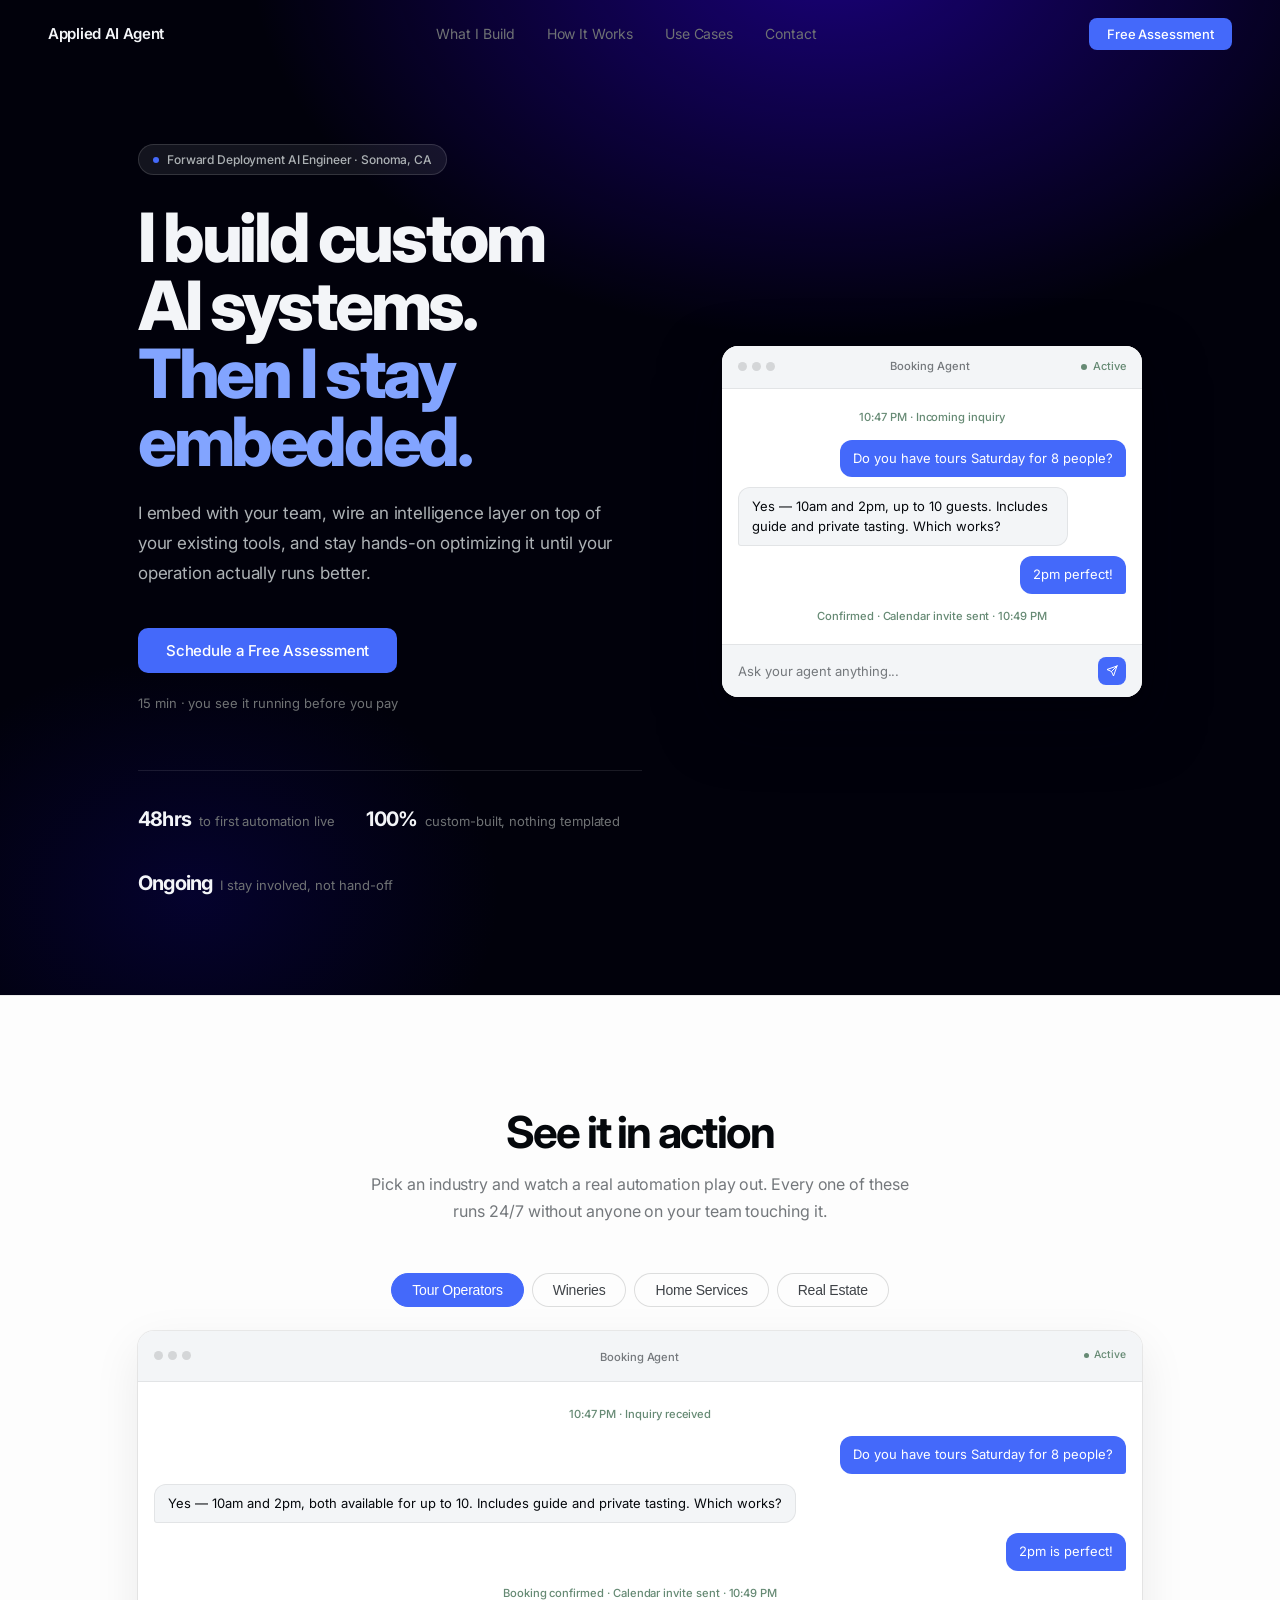
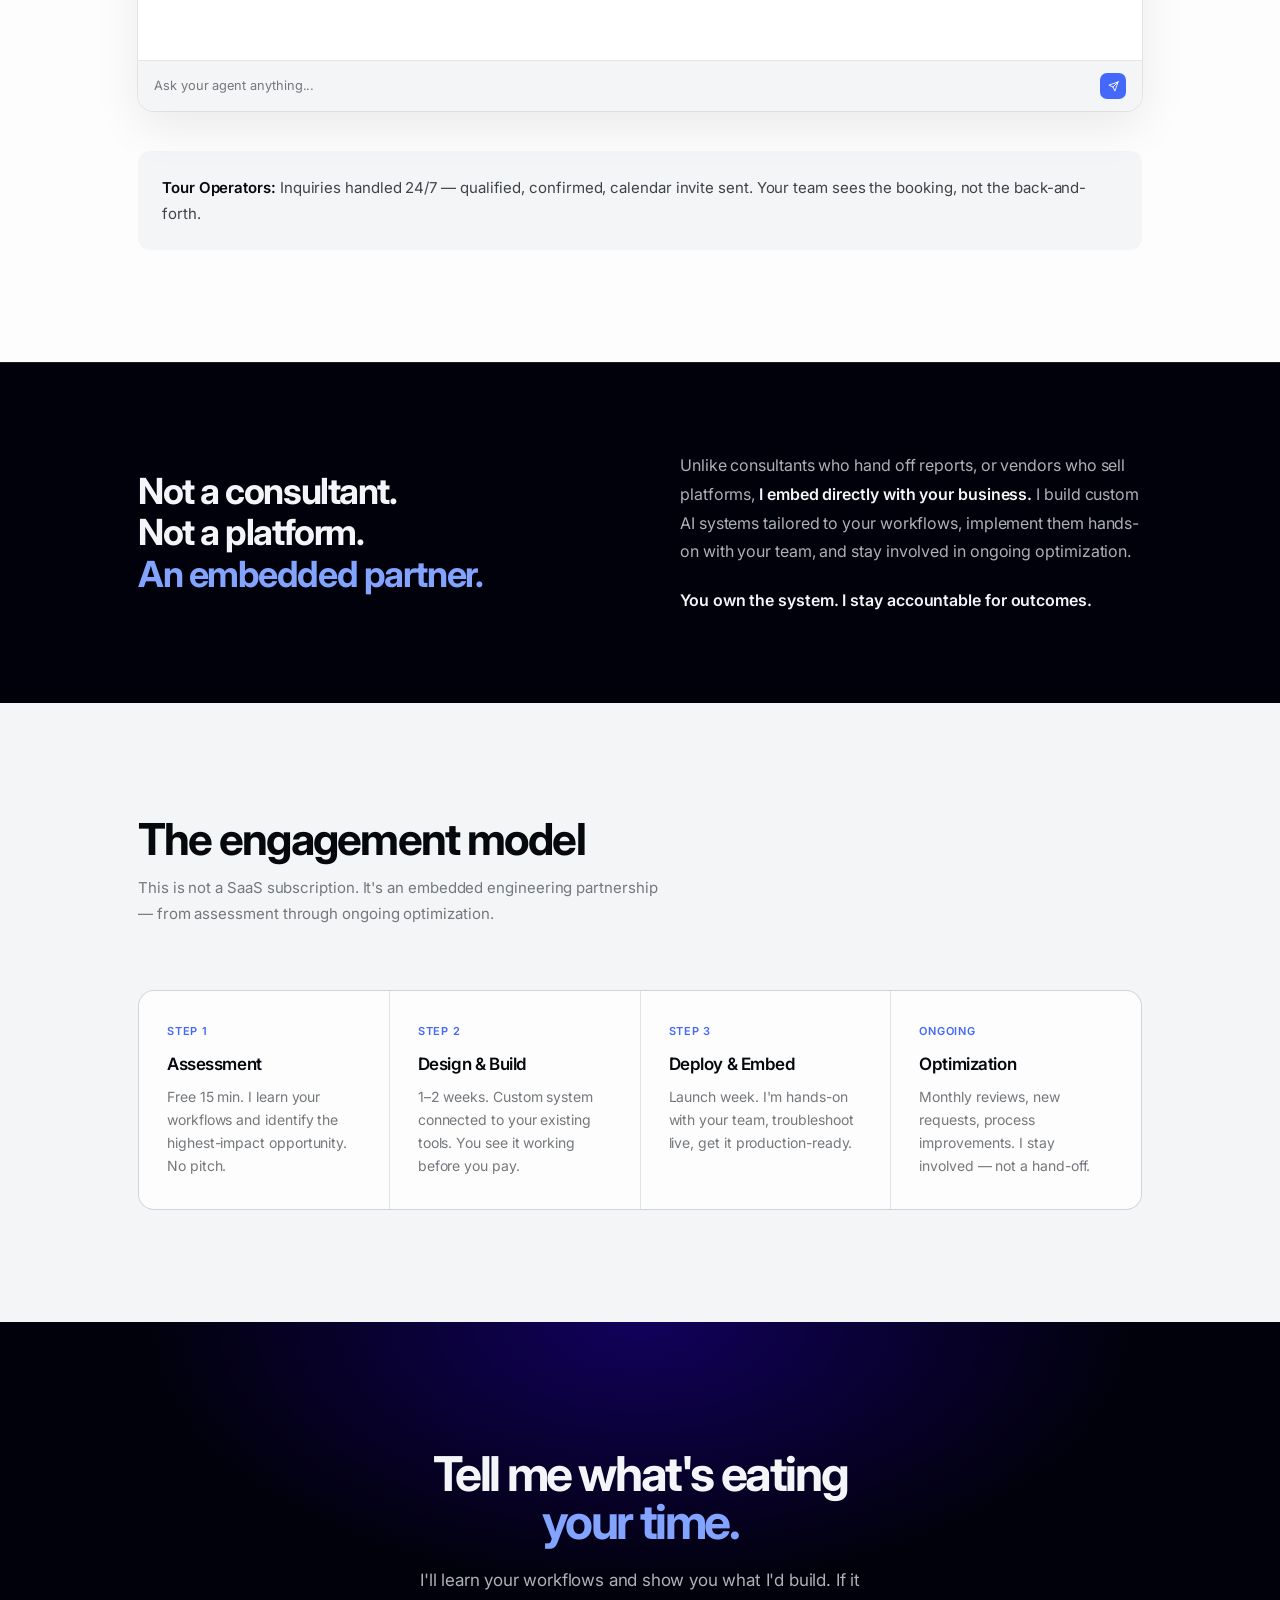
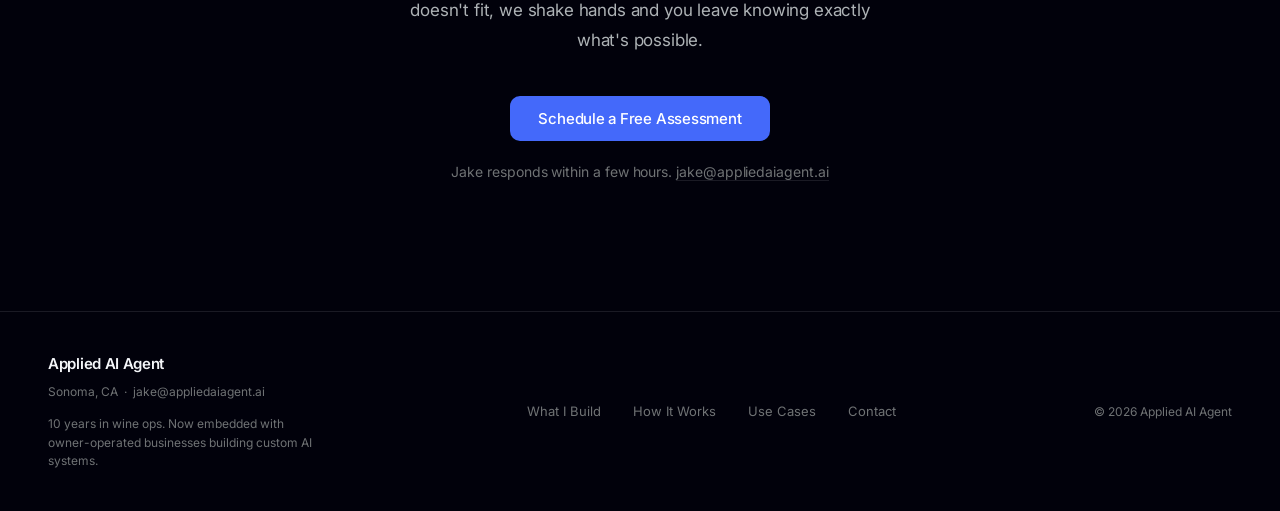
==== 02-marketing/index.html @ ced0f608 "Daily sync from Local clone" ====
<!DOCTYPE html>
<html lang="en">
<head>
    <meta charset="UTF-8">
    <meta name="viewport" content="width=device-width, initial-scale=1.0">
    <title>Applied AI Agent — Forward Deployment AI Engineer, Sonoma CA</title>
    <meta name="description" content="I embed with your business, build a custom AI intelligence layer on top of your existing tools, and stay hands-on optimizing it until your business runs better.">
    <link rel="preconnect" href="https://fonts.googleapis.com">
    <link rel="preconnect" href="https://fonts.gstatic.com" crossorigin>
    <link href="https://fonts.googleapis.com/css2?family=Inter:wght@300;400;500;600;700;800&display=swap" rel="stylesheet">
    <link rel="stylesheet" href="style.css">
    <style>

    /* ─── HERO LOAD ─── */
    @keyframes heroIn {
        from { opacity: 0; transform: translateY(8px); }
        to   { opacity: 1; transform: translateY(0); }
    }
    .hero-badge    { animation: heroIn 0.45s var(--ease-expo) 0.05s both; }
    .hero h1       { animation: heroIn 0.65s var(--ease-expo) 0.15s both; }
    .hero-sub      { animation: heroIn 0.55s var(--ease-expo) 0.28s both; }
    .hero-actions  { animation: heroIn 0.5s  var(--ease-expo) 0.42s both; }
    .hero-card     { animation: heroIn 0.7s  var(--ease-expo) 0.35s both; }

    /* ─── CHAT MSG ─── */
    @keyframes msgIn {
        from { opacity: 0; transform: translateY(6px); }
        to   { opacity: 1; transform: translateY(0); }
    }

    /* ─── HERO ─── */
    .hero {
        position: relative;
        overflow: hidden;
        min-height: 100vh;
        display: flex; align-items: center;
        padding: 9rem 0 6rem;
        background: var(--hero-bg);
    }
    /* Indigo radial glow — the gradient that gives depth */
    .hero::before {
        content: '';
        position: absolute; inset: 0; pointer-events: none;
        background:
            radial-gradient(ellipse 70% 60% at 65% -5%,
                oklch(38% 0.28 272 / 0.55) 0%,
                transparent 65%),
            radial-gradient(ellipse 40% 40% at 15% 90%,
                oklch(28% 0.18 268 / 0.30) 0%,
                transparent 60%);
    }
    .hero-inner {
        position: relative; z-index: 1;
        display: grid;
        grid-template-columns: 1fr 420px;
        gap: 5rem;
        align-items: center;
    }
    .hero-badge {
        display: inline-flex; align-items: center; gap: 0.5rem;
        background: oklch(97% 0.004 240 / 0.08);
        border: 1px solid oklch(97% 0.004 240 / 0.14);
        border-radius: 100px;
        padding: 0.3125rem 0.875rem;
        font-size: 0.75rem; font-weight: 500; letter-spacing: -0.01em;
        color: var(--text-light-mid);
        margin-bottom: 1.75rem;
        width: fit-content;
    }
    .badge-dot {
        width: 6px; height: 6px; border-radius: 50%;
        background: var(--accent); flex-shrink: 0;
    }
    .hero h1 {
        font-family: 'Inter', sans-serif;
        font-size: clamp(2.75rem, 5.5vw, 4.25rem);
        font-weight: 800; letter-spacing: -0.05em; line-height: 1.0;
        color: var(--text-light); text-wrap: balance;
        margin-bottom: 1.5rem;
    }
    .hero h1 span { color: oklch(75% 0.18 270); }
    .hero-sub {
        font-size: 1.0625rem; font-weight: 400; letter-spacing: -0.01em;
        color: var(--text-light-mid); max-width: 480px;
        line-height: 1.75; margin-bottom: 0;
    }
    .hero-actions {
        display: flex; align-items: center; gap: 1.25rem;
        flex-wrap: wrap; margin-top: 2.5rem;
    }
    .hero-note {
        font-size: 0.8125rem; color: var(--text-light-soft);
        letter-spacing: -0.005em;
    }
    .hero-divider {
        margin-top: 3.5rem; padding-top: 2rem;
        border-top: 1px solid var(--rule-dark);
        display: flex; align-items: center; gap: 2rem; flex-wrap: wrap;
    }
    .hero-stat {
        display: flex; align-items: baseline; gap: 0.5rem;
    }
    .hero-stat-num {
        font-size: 1.25rem; font-weight: 700; letter-spacing: -0.04em;
        color: var(--text-light);
    }
    .hero-stat-label {
        font-size: 0.8125rem; color: var(--text-light-soft);
        letter-spacing: -0.005em;
    }

    /* ─── HERO CARD ─── */
    .hero-card {
        background: #fff;
        border-radius: 16px;
        overflow: hidden;
        box-shadow:
            0 0 0 1px oklch(13% 0.012 255 / 0.08),
            0 24px 60px oklch(8% 0.04 275 / 0.5),
            0 8px 20px oklch(8% 0.04 275 / 0.3);
    }
    .hc-bar {
        background: var(--surface-alt);
        border-bottom: 1px solid var(--rule);
        padding: 0.75rem 1rem;
        display: flex; align-items: center; gap: 0.5rem;
    }
    .hc-dots { display: flex; gap: 5px; margin-right: 0.25rem; }
    .hc-dot {
        width: 9px; height: 9px; border-radius: 50%;
        background: var(--rule-md);
    }
    .hc-title { font-size: 0.7rem; font-weight: 500; color: var(--ink-soft); flex: 1; text-align: center; letter-spacing: -0.005em; }
    .hc-status { display: flex; align-items: center; gap: 0.375rem; font-size: 0.6875rem; font-weight: 500; color: var(--sage); }
    .hc-status-dot { width: 6px; height: 6px; border-radius: 50%; background: var(--sage); }
    .hc-messages {
        padding: 1rem; display: flex; flex-direction: column; gap: 0.625rem;
        min-height: 200px;
    }
    .hc-msg { display: flex; flex-direction: column; max-width: 85%; }
    .hc-msg--user { align-self: flex-end; align-items: flex-end; }
    .hc-msg--agent { align-self: flex-start; }
    .hc-msg--status { align-self: center; }
    .hc-bubble {
        padding: 0.5625rem 0.8125rem;
        font-size: 0.8125rem; line-height: 1.5; font-weight: 400;
    }
    .hc-msg--user .hc-bubble {
        background: var(--accent); color: #fff;
        border-radius: 12px 12px 3px 12px;
    }
    .hc-msg--agent .hc-bubble {
        background: var(--surface-alt); color: var(--ink);
        border: 1px solid var(--rule);
        border-radius: 12px 12px 12px 3px;
    }
    .hc-msg--status .hc-bubble {
        background: transparent; border: none; padding: 0.25rem 0;
        font-size: 0.7rem; color: var(--sage); font-weight: 500;
        letter-spacing: -0.005em;
    }
    .hc-ts { font-size: 0.65rem; color: var(--ink-soft); margin-top: 0.2rem; }
    .hc-input {
        border-top: 1px solid var(--rule);
        background: var(--surface-alt);
        padding: 0.75rem 1rem;
        display: flex; align-items: center; gap: 0.5rem;
    }
    .hc-input-field { flex: 1; font-size: 0.8125rem; color: var(--ink-soft); letter-spacing: -0.005em; }
    .hc-send {
        width: 28px; height: 28px; border-radius: 8px;
        background: var(--accent); display: flex; align-items: center; justify-content: center;
        border: none; cursor: pointer; flex-shrink: 0;
        transition: background 0.15s;
    }
    .hc-send:hover { background: var(--accent-hover); }
    .hc-send svg { width: 12px; height: 12px; fill: none; stroke: #fff; stroke-width: 2; stroke-linecap: round; stroke-linejoin: round; }

    /* Staggered message animation for hero card */
    .hero-card .hc-msg:nth-child(1) { animation: msgIn 0.4s var(--ease-expo) 0.8s both; }
    .hero-card .hc-msg:nth-child(2) { animation: msgIn 0.4s var(--ease-expo) 1.4s both; }
    .hero-card .hc-msg:nth-child(3) { animation: msgIn 0.4s var(--ease-expo) 2.0s both; }
    .hero-card .hc-msg:nth-child(4) { animation: msgIn 0.4s var(--ease-expo) 2.6s both; }
    .hero-card .hc-msg:nth-child(5) { animation: msgIn 0.4s var(--ease-expo) 3.1s both; }

    /* ─── FEATURE TOGGLES ─── */
    .features-section {
        background: var(--surface);
        padding: 7rem 0;
        border-top: 1px solid var(--rule);
    }
    .features-head {
        max-width: 560px; margin: 0 auto 3rem;
        text-align: center;
    }
    .features-head h2 { margin-bottom: 0.875rem; }
    .features-head p {
        font-size: 1rem; color: var(--ink-soft); line-height: 1.7;
        letter-spacing: -0.005em;
    }

    /* Horizontal pill tabs */
    .features-layout { display: flex; flex-direction: column; gap: 1.5rem; }
    .features-tabs {
        display: flex; flex-direction: row; gap: 0.5rem;
        flex-wrap: wrap; justify-content: center;
    }
    .feature-tab {
        display: flex; align-items: center;
        padding: 0.5rem 1.25rem;
        border-radius: 100px;
        border: 1px solid var(--rule-md);
        background: var(--surface); cursor: pointer;
        transition: background 0.15s var(--ease-quart),
                    border-color 0.15s, color 0.15s;
    }
    .feature-tab:hover { background: var(--surface-alt); }
    .feature-tab.active { background: var(--accent); border-color: var(--accent); }
    .ft-label { display: none; }
    .ft-name {
        font-size: 0.875rem; font-weight: 500; letter-spacing: -0.015em;
        color: var(--ink-mid);
        transition: color 0.15s;
    }
    .feature-tab.active .ft-name { color: #fff; }

    .features-preview {
        position: relative;
        background: #fff;
        border-radius: 16px;
        overflow: hidden;
        box-shadow:
            0 0 0 1px var(--rule),
            0 16px 48px oklch(13% 0.012 255 / 0.08);
        min-height: 380px;
    }
    .fp-bar {
        background: var(--surface-alt);
        border-bottom: 1px solid var(--rule);
        padding: 0.75rem 1rem;
        display: flex; align-items: center; gap: 0.5rem;
    }
    .fp-dots { display: flex; gap: 5px; margin-right: 0.25rem; }
    .fp-dot { width: 9px; height: 9px; border-radius: 50%; background: var(--rule-md); }
    .fp-title-wrap { flex: 1; text-align: center; }
    .fp-title { font-size: 0.7rem; font-weight: 500; color: var(--ink-soft); letter-spacing: -0.005em; }
    .fp-live { display: flex; align-items: center; gap: 0.3rem; font-size: 0.65rem; font-weight: 500; color: var(--sage); }
    .fp-live-dot { width: 5px; height: 5px; border-radius: 50%; background: var(--sage); }

    .fp-panels { position: relative; }
    .fp-panel {
        opacity: 0; pointer-events: none;
        position: absolute; inset: 0;
        padding: 1.25rem 1rem;
        display: flex; flex-direction: column; gap: 0.625rem;
        transition: opacity 0.25s var(--ease-expo);
    }
    .fp-panel.active {
        opacity: 1; pointer-events: all;
        position: relative;
    }

    /* Messages inside panels */
    .fp-msg { display: flex; flex-direction: column; max-width: 85%; opacity: 0; }
    .fp-msg--user { align-self: flex-end; align-items: flex-end; }
    .fp-msg--agent { align-self: flex-start; }
    .fp-msg--status { align-self: center; max-width: 100%; }

    .fp-bubble {
        padding: 0.5625rem 0.8125rem;
        font-size: 0.8125rem; line-height: 1.5; font-weight: 400;
    }
    .fp-msg--user .fp-bubble {
        background: var(--accent); color: #fff;
        border-radius: 12px 12px 3px 12px;
    }
    .fp-msg--agent .fp-bubble {
        background: var(--surface-alt); color: var(--ink);
        border: 1px solid var(--rule);
        border-radius: 12px 12px 12px 3px;
    }
    .fp-msg--status .fp-bubble {
        background: transparent; border: none;
        padding: 0.25rem 0.5rem;
        font-size: 0.7rem; color: var(--sage); font-weight: 500;
        letter-spacing: -0.005em; text-align: center;
    }
    .fp-ts { font-size: 0.65rem; color: var(--ink-soft); margin-top: 0.2rem; }

    /* Stagger animation when panel becomes active */
    .fp-panel.active .fp-msg:nth-child(1) { animation: msgIn 0.35s var(--ease-expo) 0.05s both; }
    .fp-panel.active .fp-msg:nth-child(2) { animation: msgIn 0.35s var(--ease-expo) 0.45s both; }
    .fp-panel.active .fp-msg:nth-child(3) { animation: msgIn 0.35s var(--ease-expo) 0.85s both; }
    .fp-panel.active .fp-msg:nth-child(4) { animation: msgIn 0.35s var(--ease-expo) 1.25s both; }
    .fp-panel.active .fp-msg:nth-child(5) { animation: msgIn 0.35s var(--ease-expo) 1.65s both; }

    .fp-input {
        border-top: 1px solid var(--rule);
        background: var(--surface-alt);
        padding: 0.75rem 1rem;
        display: flex; align-items: center; gap: 0.5rem;
        position: absolute; bottom: 0; left: 0; right: 0;
    }
    .fp-input-field { flex: 1; font-size: 0.8rem; color: var(--ink-soft); letter-spacing: -0.005em; }
    .fp-send {
        width: 26px; height: 26px; border-radius: 7px;
        background: var(--accent); display: flex; align-items: center; justify-content: center;
        border: none; flex-shrink: 0;
    }
    .fp-send svg { width: 11px; height: 11px; fill: none; stroke: #fff; stroke-width: 2; stroke-linecap: round; stroke-linejoin: round; }

    .features-desc {
        margin-top: 2.5rem;
        padding: 1.5rem;
        background: var(--surface-alt);
        border-radius: 12px;
    }
    .features-desc p {
        font-size: 0.9375rem; color: var(--ink-mid); line-height: 1.7; letter-spacing: -0.005em;
    }
    .features-desc strong { color: var(--ink); font-weight: 600; }

    /* ─── POSITIONING ─── */
    .positioning-section {
        background: var(--dark);
        padding: 5.5rem 0;
        border-top: 1px solid var(--rule-dark);
    }
    .pos-inner {
        display: grid; grid-template-columns: 1fr 1fr;
        gap: 5rem; align-items: center;
    }
    .pos-left h2 {
        font-size: clamp(1.75rem, 3vw, 2.25rem);
        color: var(--text-light); letter-spacing: -0.04em; line-height: 1.15;
    }
    .pos-left h2 span { color: oklch(75% 0.18 270); }
    .pos-right p {
        font-size: 1rem; font-weight: 400; color: var(--text-light-mid);
        line-height: 1.8; letter-spacing: -0.005em; margin-bottom: 1.25rem;
    }
    .pos-right p:last-child { margin-bottom: 0; }
    .pos-right strong { color: var(--text-light); font-weight: 600; }

    /* ─── PROCESS ─── */
    .process-section {
        background: var(--surface-alt);
        padding: 7rem 0;
    }
    .process-head { max-width: 520px; margin-bottom: 4rem; }
    .process-head h2 { margin-bottom: 0.75rem; }
    .process-head p {
        font-size: 0.9375rem; color: var(--ink-soft); line-height: 1.7; letter-spacing: -0.005em;
    }
    .process-steps {
        display: grid; grid-template-columns: repeat(4, 1fr); gap: 1px;
        background: var(--rule);
        border: 1px solid var(--rule);
        border-radius: 16px; overflow: hidden;
    }
    .process-step {
        background: var(--surface);
        padding: 2rem 1.75rem;
        transition: background 0.2s;
    }
    .process-step:hover { background: var(--surface-warm); }
    .ps-phase {
        font-size: 0.6875rem; font-weight: 600; letter-spacing: 0.07em;
        text-transform: uppercase; color: var(--accent);
        margin-bottom: 0.75rem; display: block;
    }
    .ps-title {
        font-size: 1.0625rem; font-weight: 600; letter-spacing: -0.025em;
        color: var(--ink); line-height: 1.3; margin-bottom: 0.625rem;
    }
    .ps-desc {
        font-size: 0.875rem; color: var(--ink-soft); line-height: 1.65; letter-spacing: -0.005em;
    }

    /* ─── FINAL CTA ─── */
    .final-cta {
        position: relative; overflow: hidden;
        background: var(--hero-bg);
        padding: 8rem 0; text-align: center;
    }
    .final-cta::before {
        content: '';
        position: absolute; inset: 0; pointer-events: none;
        background: radial-gradient(ellipse 60% 70% at 50% 0%,
            oklch(35% 0.26 272 / 0.45) 0%, transparent 65%);
    }
    .final-cta-inner { position: relative; z-index: 1; }
    .final-cta h2 {
        color: var(--text-light);
        font-size: clamp(2rem, 4vw, 3rem);
        letter-spacing: -0.05em; line-height: 1.0;
        margin-bottom: 1.25rem;
    }
    .final-cta h2 span { color: oklch(75% 0.18 270); }
    .final-cta-sub {
        font-size: 1.0625rem; font-weight: 400; letter-spacing: -0.01em;
        color: var(--text-light-mid); max-width: 500px;
        margin: 0 auto 2.5rem; line-height: 1.75;
    }
    .final-cta-note {
        margin-top: 1.25rem; font-size: 0.875rem;
        color: var(--text-light-soft); letter-spacing: -0.005em;
    }
    .final-cta-note a {
        color: var(--text-light-soft); text-decoration: none;
        border-bottom: 1px solid var(--rule-dark);
        transition: color 0.15s, border-color 0.15s;
    }
    .final-cta-note a:hover { color: var(--text-light-mid); border-color: var(--text-light-mid); }

    /* ─── RESPONSIVE ─── */
    @media (max-width: 1024px) {
        .hero-inner { grid-template-columns: 1fr; gap: 3rem; }
        .hero-card { max-width: 480px; }
        .pos-inner { grid-template-columns: 1fr; gap: 2.5rem; }
        .process-steps { grid-template-columns: 1fr 1fr; }
        .features-tabs { justify-content: flex-start; }
    }
    @media (max-width: 768px) {
        .hero { padding: 7rem 0 4rem; min-height: auto; }
        .hero h1 { font-size: clamp(2.25rem, 9vw, 3rem); }
        .hero-actions { flex-direction: column; align-items: flex-start; gap: 1rem; }
        .hero-actions .btn-primary { width: 100%; justify-content: center; }
        .hero-divider { flex-direction: column; gap: 1rem; }
        .process-steps { grid-template-columns: 1fr; }
        .features-section, .process-section, .positioning-section, .final-cta { padding: 5rem 0; }
        .final-cta { padding: 5rem 0; }
        .pos-inner { gap: 2rem; }
    }
    @media (max-width: 480px) {
        .hero h1 { font-size: clamp(2rem, 8vw, 2.5rem); letter-spacing: -0.04em; }
        .features-preview { min-height: 320px; }
    }

    @media (prefers-reduced-motion: reduce) {
        .hc-msg, .fp-msg { opacity: 1 !important; animation: none !important; }
    }
    </style>
</head>
<body>

<!-- NAV -->
<nav id="nav" class="over-dark">
    <a href="index.html" class="logo">Applied AI Agent</a>
    <ul class="nav-links">
        <li><a href="#features">What I Build</a></li>
        <li><a href="#process">How It Works</a></li>
        <li><a href="work.html">Use Cases</a></li>
        <li><a href="contact.html">Contact</a></li>
    </ul>
    <button onclick="openModal()" class="btn-nav">Free Assessment</button>
    <button class="hamburger" id="hamburger" aria-label="Menu">
        <span></span><span></span><span></span>
    </button>
</nav>

<div class="mobile-menu" id="mobileMenu">
    <ul>
        <li><a href="#features">What I Build</a></li>
        <li><a href="#process">How It Works</a></li>
        <li><a href="work.html">Use Cases</a></li>
        <li><a href="contact.html">Contact</a></li>
    </ul>
    <button onclick="closeMobileMenu(); setTimeout(openModal, 350);" class="mobile-menu-cta">Schedule a Free Assessment</button>
</div>

<!-- DEMO MODAL -->
<div id="demoModal" class="modal-overlay">
    <div class="modal-backdrop" onclick="closeModal()"></div>
    <div class="modal-card">
        <button class="modal-close" onclick="closeModal()">×</button>
        <p class="modal-header-label">Free 15-Minute Assessment</p>
        <h3 class="modal-title">Tell me about your <em>operation.</em></h3>
        <p class="modal-sub">I'll learn your workflows, identify the highest-impact opportunity, and tell you exactly what I'd build. No pitch. No pressure.</p>
        <form id="modalForm">
            <input type="hidden" name="_replyto" value="jake@appliedaiagent.ai">
            <input type="hidden" name="_subject" value="New assessment request — Applied AI Agent">
            <div class="form-row">
                <div class="form-group">
                    <label>First Name</label>
                    <input type="text" name="first_name" placeholder="First name" autocomplete="given-name">
                </div>
                <div class="form-group">
                    <label>Last Name</label>
                    <input type="text" name="last_name" placeholder="Last name" autocomplete="family-name">
                </div>
            </div>
            <div class="form-group">
                <label>Business Email</label>
                <input type="email" name="email" placeholder="you@yourbusiness.com" autocomplete="email" required>
            </div>
            <div class="form-group">
                <label>Business Name</label>
                <input type="text" name="business" placeholder="Your Business" autocomplete="organization">
            </div>
            <div class="form-group">
                <label>Industry</label>
                <select name="industry">
                    <option value="" disabled selected>Select your industry</option>
                    <option>Winery / Tasting Room</option>
                    <option>Wine Tour Operator</option>
                    <option>Vineyard / Estate</option>
                    <option>Hospitality / Hotel</option>
                    <option>Restaurant / Bar</option>
                    <option>Home Services</option>
                    <option>Real Estate</option>
                    <option>Legal / Professional Services</option>
                    <option>Other</option>
                </select>
            </div>
            <div class="form-group" style="margin-bottom:1.25rem;">
                <label>What's eating your time right now?</label>
                <textarea name="message" placeholder="Follow-ups, bookings, scheduling — tell me what you wish you didn't have to deal with..." rows="3"></textarea>
            </div>
            <button type="button" class="btn-submit" onclick="submitModal()">Schedule My Free Assessment</button>
        </form>
        <div class="modal-success" id="modalSuccess">
            <p class="modal-title" style="text-align:center;">Message received.</p>
            <p class="modal-sub" style="text-align:center;margin-bottom:0;">Jake will be in touch within a few hours.</p>
        </div>
    </div>
</div>

<button class="float-btn" id="floatBtn" onclick="openModal()">Free Assessment</button>

<!-- ══════════════════════════════ HERO ══════════════════════════════ -->
<section class="hero" id="home">
    <div class="container">
        <div class="hero-inner">

            <!-- Left: Copy -->
            <div>
                <div class="hero-badge">
                    <span class="badge-dot"></span>
                    Forward Deployment AI Engineer · Sonoma, CA
                </div>
                <h1>I build custom AI systems.<br><span>Then I stay embedded.</span></h1>
                <p class="hero-sub">I embed with your team, wire an intelligence layer on top of your existing tools, and stay hands-on optimizing it until your operation actually runs better.</p>
                <div class="hero-actions">
                    <button onclick="openModal()" class="btn-primary">Schedule a Free Assessment</button>
                    <span class="hero-note">15 min · you see it running before you pay</span>
                </div>
                <div class="hero-divider">
                    <div class="hero-stat">
                        <span class="hero-stat-num">48hrs</span>
                        <span class="hero-stat-label">to first automation live</span>
                    </div>
                    <div class="hero-stat">
                        <span class="hero-stat-num">100%</span>
                        <span class="hero-stat-label">custom-built, nothing templated</span>
                    </div>
                    <div class="hero-stat">
                        <span class="hero-stat-num">Ongoing</span>
                        <span class="hero-stat-label">I stay involved, not hand-off</span>
                    </div>
                </div>
            </div>

            <!-- Right: Live agent card -->
            <div class="hero-card">
                <div class="hc-bar">
                    <div class="hc-dots">
                        <div class="hc-dot"></div>
                        <div class="hc-dot"></div>
                        <div class="hc-dot"></div>
                    </div>
                    <span class="hc-title">Booking Agent</span>
                    <div class="hc-status">
                        <span class="hc-status-dot"></span>
                        Active
                    </div>
                </div>
                <div class="hc-messages">
                    <div class="hc-msg hc-msg--status">
                        <div class="hc-bubble">10:47 PM · Incoming inquiry</div>
                    </div>
                    <div class="hc-msg hc-msg--user">
                        <div class="hc-bubble">Do you have tours Saturday for 8 people?</div>
                    </div>
                    <div class="hc-msg hc-msg--agent">
                        <div class="hc-bubble">Yes — 10am and 2pm, up to 10 guests. Includes guide and private tasting. Which works?</div>
                    </div>
                    <div class="hc-msg hc-msg--user">
                        <div class="hc-bubble">2pm perfect!</div>
                    </div>
                    <div class="hc-msg hc-msg--status">
                        <div class="hc-bubble">Confirmed · Calendar invite sent · 10:49 PM</div>
                    </div>
                </div>
                <div class="hc-input">
                    <span class="hc-input-field">Ask your agent anything...</span>
                    <button class="hc-send" aria-label="Send">
                        <svg viewBox="0 0 24 24"><line x1="22" y1="2" x2="11" y2="13"/><polygon points="22 2 15 22 11 13 2 9 22 2"/></svg>
                    </button>
                </div>
            </div>

        </div>
    </div>
</section>

<!-- ══════════════════════════════ FEATURE TOGGLES ══════════════════════════════ -->
<section class="features-section" id="features">
    <div class="container">
        <div class="features-head fade">
            <h2>See it in action</h2>
            <p>Pick an industry and watch a real automation play out. Every one of these runs 24/7 without anyone on your team touching it.</p>
        </div>

        <div class="features-layout">
            <!-- Tabs -->
            <div class="features-tabs">
                <button class="feature-tab active" data-panel="tour" onclick="switchPanel('tour', this)">
                    <span class="ft-label">Hospitality</span>
                    <span class="ft-name">Tour Operators</span>
                </button>
                <button class="feature-tab" data-panel="winery" onclick="switchPanel('winery', this)">
                    <span class="ft-label">Wine Country</span>
                    <span class="ft-name">Wineries</span>
                </button>
                <button class="feature-tab" data-panel="hvac" onclick="switchPanel('hvac', this)">
                    <span class="ft-label">Trades</span>
                    <span class="ft-name">Home Services</span>
                </button>
                <button class="feature-tab" data-panel="realestate" onclick="switchPanel('realestate', this)">
                    <span class="ft-label">Property</span>
                    <span class="ft-name">Real Estate</span>
                </button>
            </div>

            <!-- Preview window -->
            <div>
                <div class="features-preview">
                    <div class="fp-bar">
                        <div class="fp-dots">
                            <div class="fp-dot"></div>
                            <div class="fp-dot"></div>
                            <div class="fp-dot"></div>
                        </div>
                        <div class="fp-title-wrap">
                            <span class="fp-title" id="fp-title">Booking Agent</span>
                        </div>
                        <div class="fp-live">
                            <span class="fp-live-dot"></span>
                            Active
                        </div>
                    </div>

                    <div class="fp-panels" style="min-height:300px; padding-bottom:3.5rem;">

                        <!-- Tour panel -->
                        <div class="fp-panel active" id="panel-tour">
                            <div class="fp-msg fp-msg--status">
                                <div class="fp-bubble">10:47 PM · Inquiry received</div>
                            </div>
                            <div class="fp-msg fp-msg--user">
                                <div class="fp-bubble">Do you have tours Saturday for 8 people?</div>
                            </div>
                            <div class="fp-msg fp-msg--agent">
                                <div class="fp-bubble">Yes — 10am and 2pm, both available for up to 10. Includes guide and private tasting. Which works?</div>
                            </div>
                            <div class="fp-msg fp-msg--user">
                                <div class="fp-bubble">2pm is perfect!</div>
                            </div>
                            <div class="fp-msg fp-msg--status">
                                <div class="fp-bubble">Booking confirmed · Calendar invite sent · 10:49 PM</div>
                            </div>
                        </div>

                        <!-- Winery panel -->
                        <div class="fp-panel" id="panel-winery">
                            <div class="fp-msg fp-msg--status">
                                <div class="fp-bubble">Saturday 5:00 PM · 47 visitors · Tasting room closes</div>
                            </div>
                            <div class="fp-msg fp-msg--agent">
                                <div class="fp-bubble">Hi Sarah — thanks for visiting us yesterday. The Pinot you loved is available to ship, and if you join the club this week your first shipment is on us.</div>
                            </div>
                            <div class="fp-msg fp-msg--status">
                                <div class="fp-bubble">Sunday 8:12 PM · Opened · Wine club link clicked</div>
                            </div>
                            <div class="fp-msg fp-msg--status">
                                <div class="fp-bubble">47 sent · 31 opened · 9 club signups · 0 sent by you</div>
                            </div>
                        </div>

                        <!-- HVAC panel -->
                        <div class="fp-panel" id="panel-hvac">
                            <div class="fp-msg fp-msg--status">
                                <div class="fp-bubble">11:04 PM · Incoming call · 742 Oak Lane</div>
                            </div>
                            <div class="fp-msg fp-msg--agent">
                                <div class="fp-bubble">Hi, I'm with the service team. Can you describe what's happening?</div>
                            </div>
                            <div class="fp-msg fp-msg--user">
                                <div class="fp-bubble">AC is totally out upstairs. It's 88 degrees in here.</div>
                            </div>
                            <div class="fp-msg fp-msg--status">
                                <div class="fp-bubble">Dispatcher notified · Full context attached · 4 min response</div>
                            </div>
                        </div>

                        <!-- Real estate panel -->
                        <div class="fp-panel" id="panel-realestate">
                            <div class="fp-msg fp-msg--status">
                                <div class="fp-bubble">Sunday 9:47 PM · New form: "3BR under $800k, Sonoma"</div>
                            </div>
                            <div class="fp-msg fp-msg--agent">
                                <div class="fp-bubble">Hi! Quick question — are you looking to buy in the next 30 days or still exploring?</div>
                            </div>
                            <div class="fp-msg fp-msg--user">
                                <div class="fp-bubble">Actively looking. Pre-approved at $750k.</div>
                            </div>
                            <div class="fp-msg fp-msg--status">
                                <div class="fp-bubble">Qualified · Agent briefed · Monday 8:00 AM meeting booked</div>
                            </div>
                        </div>

                    </div>

                    <div class="fp-input">
                        <span class="fp-input-field">Ask your agent anything...</span>
                        <div class="fp-send">
                            <svg viewBox="0 0 24 24"><line x1="22" y1="2" x2="11" y2="13"/><polygon points="22 2 15 22 11 13 2 9 22 2"/></svg>
                        </div>
                    </div>
                </div>

                <div class="features-desc fade">
                    <p id="features-desc-text"><strong>Tour Operators:</strong> Inquiries handled 24/7 — qualified, confirmed, calendar invite sent. Your team sees the booking, not the back-and-forth.</p>
                </div>
            </div>
        </div>
    </div>
</section>

<!-- ══════════════════════════════ POSITIONING ══════════════════════════════ -->
<section class="positioning-section">
    <div class="container">
        <div class="pos-inner">
            <div class="pos-left fade">
                <h2>Not a consultant.<br>Not a platform.<br><span>An embedded partner.</span></h2>
            </div>
            <div class="pos-right fade">
                <p>Unlike consultants who hand off reports, or vendors who sell platforms, <strong>I embed directly with your business.</strong> I build custom AI systems tailored to your workflows, implement them hands-on with your team, and stay involved in ongoing optimization.</p>
                <p><strong>You own the system. I stay accountable for outcomes.</strong></p>
            </div>
        </div>
    </div>
</section>

<!-- ══════════════════════════════ PROCESS ══════════════════════════════ -->
<section class="process-section" id="process">
    <div class="container">
        <div class="process-head fade">
            <h2>The engagement model</h2>
            <p>This is not a SaaS subscription. It's an embedded engineering partnership — from assessment through ongoing optimization.</p>
        </div>
        <div class="process-steps fade">
            <div class="process-step">
                <span class="ps-phase">Step 1</span>
                <p class="ps-title">Assessment</p>
                <p class="ps-desc">Free 15 min. I learn your workflows and identify the highest-impact opportunity. No pitch.</p>
            </div>
            <div class="process-step">
                <span class="ps-phase">Step 2</span>
                <p class="ps-title">Design &amp; Build</p>
                <p class="ps-desc">1–2 weeks. Custom system connected to your existing tools. You see it working before you pay.</p>
            </div>
            <div class="process-step">
                <span class="ps-phase">Step 3</span>
                <p class="ps-title">Deploy &amp; Embed</p>
                <p class="ps-desc">Launch week. I'm hands-on with your team, troubleshoot live, get it production-ready.</p>
            </div>
            <div class="process-step">
                <span class="ps-phase">Ongoing</span>
                <p class="ps-title">Optimization</p>
                <p class="ps-desc">Monthly reviews, new requests, process improvements. I stay involved — not a hand-off.</p>
            </div>
        </div>
    </div>
</section>

<!-- ══════════════════════════════ FINAL CTA ══════════════════════════════ -->
<section class="final-cta">
    <div class="container">
        <div class="final-cta-inner">
            <h2 class="fade">Tell me what's eating<br><span>your time.</span></h2>
            <p class="final-cta-sub fade">I'll learn your workflows and show you what I'd build. If it doesn't fit, we shake hands and you leave knowing exactly what's possible.</p>
            <button onclick="openModal()" class="btn-primary fade">Schedule a Free Assessment</button>
            <p class="final-cta-note fade">Jake responds within a few hours. <a href="mailto:jake@appliedaiagent.ai">jake@appliedaiagent.ai</a></p>
        </div>
    </div>
</section>

<!-- FOOTER -->
<footer>
    <div class="footer-brand">
        <a href="index.html" class="footer-logo">Applied AI Agent</a>
        <span class="footer-location">Sonoma, CA &nbsp;·&nbsp; <a href="mailto:jake@appliedaiagent.ai" style="color:inherit;text-decoration:none;">jake@appliedaiagent.ai</a></span>
        <p style="font-size:0.75rem;color:var(--text-light-soft);margin-top:0.625rem;max-width:280px;line-height:1.55;">10 years in wine ops. Now embedded with owner-operated businesses building custom AI systems.</p>
    </div>
    <nav class="footer-links">
        <a href="#features">What I Build</a>
        <a href="#process">How It Works</a>
        <a href="work.html">Use Cases</a>
        <a href="contact.html">Contact</a>
    </nav>
    <p class="footer-copy">© 2026 Applied AI Agent</p>
</footer>

<script src="main.js"></script>
<script>
// ── FEATURE PANEL SWITCHER ──
const panelDescriptions = {
    tour: '<strong>Tour Operators:</strong> Inquiries handled 24/7 — qualified, confirmed, calendar invite sent. Your team sees the booking, not the back-and-forth.',
    winery: '<strong>Wineries:</strong> 47 visitors Saturday. Personalized follow-ups sent Sunday evening. Wine club pitches in your voice, for every single visitor. You were home by 6.',
    hvac: '<strong>Home Services:</strong> 11pm call, no AC. Agent answers, collects details, routes dispatcher with full context. Zero missed calls. Response time: 4 minutes.',
    realestate: '<strong>Real Estate:</strong> Form submitted Sunday 9pm. Agent responds in 2 minutes, qualifies the lead, briefs your agent by Monday 8am. They don\'t go elsewhere.'
};

const panelTitles = {
    tour: 'Booking Agent',
    winery: 'Follow-Up Agent',
    hvac: 'Call Routing Agent',
    realestate: 'Lead Nurture Agent'
};

function switchPanel(id, tabEl) {
    // Update tabs
    document.querySelectorAll('.feature-tab').forEach(t => t.classList.remove('active'));
    tabEl.classList.add('active');

    // Update panels — remove active, then set new active (triggers CSS animation)
    document.querySelectorAll('.fp-panel').forEach(p => {
        p.classList.remove('active');
        // Reset msg opacity so animation replays
        p.querySelectorAll('.fp-msg').forEach(m => {
            m.style.animation = 'none';
            m.style.opacity = '0';
        });
    });

    const panel = document.getElementById('panel-' + id);
    if (panel) {
        // Brief delay so removing 'active' is processed before re-adding
        requestAnimationFrame(() => {
            requestAnimationFrame(() => {
                // Re-enable animation
                panel.querySelectorAll('.fp-msg').forEach(m => {
                    m.style.animation = '';
                    m.style.opacity = '';
                });
                panel.classList.add('active');
            });
        });
    }

    // Update title and description
    document.getElementById('fp-title').textContent = panelTitles[id] || 'Agent';
    document.getElementById('features-desc-text').innerHTML = panelDescriptions[id] || '';
}
</script>
</body>
</html>
---- 02-marketing/style.css ----
/* Applied AI Agent — Design System v3 */

*, *::before, *::after { box-sizing: border-box; margin: 0; padding: 0; }

/* ─────────────────────────────────────────
   TOKENS
───────────────────────────────────────── */
:root {
  /* Hero / dark surfaces */
  --hero-bg:          oklch(8% 0.04 275);
  --hero-mid:         oklch(14% 0.10 272);
  --dark:             oklch(8% 0.04 275);
  --dark-mid:         oklch(13% 0.07 272);

  /* Surfaces */
  --surface:          oklch(99.5% 0 0);
  --surface-alt:      oklch(97% 0.003 240);
  --surface-warm:     oklch(96% 0.005 240);

  /* Text on light */
  --ink:              oklch(13% 0.012 255);
  --ink-mid:          oklch(38% 0.010 255);
  --ink-soft:         oklch(57% 0.008 255);

  /* Text on dark */
  --text-light:       oklch(97% 0.004 240);
  --text-light-mid:   oklch(76% 0.007 240);
  --text-light-soft:  oklch(55% 0.005 240);

  /* Accent — indigo */
  --accent:           oklch(58% 0.22 268);
  --accent-hover:     oklch(52% 0.22 268);
  --accent-muted:     oklch(58% 0.22 268 / 0.12);
  --accent-light:     oklch(93% 0.06 268);

  /* Sage (kept for subtle status indicators) */
  --sage:             oklch(60% 0.052 158);
  --sage-light:       oklch(88% 0.028 158);

  /* Rules */
  --rule:             oklch(13% 0.012 255 / 0.07);
  --rule-md:          oklch(13% 0.012 255 / 0.13);
  --rule-dark:        oklch(97% 0.004 240 / 0.10);

  /* Easing */
  --ease-expo:        cubic-bezier(0.16, 1, 0.3, 1);
  --ease-quart:       cubic-bezier(0.25, 1, 0.5, 1);
}

/* ─────────────────────────────────────────
   BASE
───────────────────────────────────────── */
html { scroll-behavior: smooth; }

body {
  background: var(--surface);
  color: var(--ink);
  font-family: 'Inter', system-ui, -apple-system, sans-serif;
  font-size: 16px;
  font-weight: 400;
  line-height: 1.6;
  -webkit-font-smoothing: antialiased;
  overflow-x: hidden;
}

/* ─────────────────────────────────────────
   CONTAINER
───────────────────────────────────────── */
.container {
  width: 100%;
  max-width: 1100px;
  margin: 0 auto;
  padding: 0 3rem;
}
@media (max-width: 1024px) { .container { padding: 0 2.5rem; } }
@media (max-width: 768px)  { .container { padding: 0 1.5rem; } }

/* ─────────────────────────────────────────
   NAV
───────────────────────────────────────── */
nav#nav {
  position: fixed; top: 0; left: 0; right: 0; z-index: 200;
  display: flex; align-items: center; justify-content: space-between;
  padding: 1.125rem 3rem;
  transition: background 0.3s var(--ease-expo),
              border-color 0.3s var(--ease-expo),
              box-shadow 0.3s var(--ease-expo);
  border-bottom: 1px solid transparent;
}
.logo {
  font-family: 'Inter', sans-serif; font-weight: 600; font-size: 0.9375rem;
  letter-spacing: -0.02em; color: var(--nav-logo, var(--text-light));
  text-decoration: none; transition: color 0.2s; white-space: nowrap;
}
.nav-links { display: flex; align-items: center; gap: 2rem; list-style: none; }
.nav-links a {
  font-size: 0.875rem; font-weight: 400; letter-spacing: -0.005em;
  color: var(--nav-text, var(--text-light-soft));
  text-decoration: none; transition: color 0.15s;
}
.nav-links a:hover { color: var(--nav-logo, var(--text-light)); }
.nav-links a.active { color: var(--accent); font-weight: 500; }

.btn-nav {
  font-family: 'Inter', sans-serif; font-size: 0.8125rem; font-weight: 500;
  background: var(--accent); color: #fff;
  padding: 0.5rem 1.125rem; border-radius: 8px;
  border: none; cursor: pointer; letter-spacing: -0.01em;
  transition: background 0.15s, box-shadow 0.15s, transform 0.15s;
}
.btn-nav:hover {
  background: var(--accent-hover);
  box-shadow: 0 4px 16px var(--accent-muted);
  transform: translateY(-1px);
}

nav#nav.over-dark {
  background: transparent;
  --nav-text: var(--text-light-soft);
  --nav-logo: var(--text-light);
}
nav#nav.over-light {
  background: rgba(255, 255, 255, 0.95);
  backdrop-filter: blur(20px);
  border-bottom-color: var(--rule);
  box-shadow: 0 1px 0 var(--rule);
  --nav-text:  var(--ink-soft);
  --nav-logo:  var(--ink);
}

/* ─────────────────────────────────────────
   HAMBURGER + MOBILE MENU
───────────────────────────────────────── */
.hamburger {
  display: none; flex-direction: column; gap: 5px;
  background: none; border: none; cursor: pointer; padding: 4px; z-index: 300;
}
.hamburger span {
  display: block; width: 22px; height: 1.5px;
  background: var(--nav-logo, var(--text-light)); transition: all 0.3s;
}
.hamburger.open span:nth-child(1) { transform: translateY(6.5px) rotate(45deg); }
.hamburger.open span:nth-child(2) { opacity: 0; }
.hamburger.open span:nth-child(3) { transform: translateY(-6.5px) rotate(-45deg); }

.mobile-menu {
  display: none; position: fixed; top: 0; left: 0; right: 0;
  background: var(--dark); z-index: 150;
  padding: 5.5rem 1.5rem 2.5rem;
  transform: translateY(-100%); transition: transform 0.35s var(--ease-expo);
  border-bottom: 1px solid var(--rule-dark);
}
.mobile-menu.open { transform: translateY(0); }
.mobile-menu ul { list-style: none; margin-bottom: 2rem; }
.mobile-menu ul li { border-bottom: 1px solid var(--rule-dark); }
.mobile-menu ul li a {
  display: block; padding: 1rem 0;
  font-size: 1.25rem; font-weight: 500; letter-spacing: -0.02em;
  color: var(--text-light); text-decoration: none;
}
.mobile-menu-cta {
  background: var(--accent); color: #fff; display: block;
  text-align: center; padding: 0.875rem; border-radius: 10px;
  font-size: 0.9375rem; font-weight: 500; letter-spacing: -0.01em;
  border: none; cursor: pointer; width: 100%;
}

/* ─────────────────────────────────────────
   TYPOGRAPHY
───────────────────────────────────────── */
h2 {
  font-family: 'Inter', sans-serif;
  font-size: clamp(2rem, 3.5vw, 2.75rem);
  font-weight: 700; letter-spacing: -0.04em; line-height: 1.1;
  color: var(--ink); text-wrap: balance;
}
h3 {
  font-family: 'Inter', sans-serif;
  font-size: clamp(1.125rem, 1.75vw, 1.375rem);
  font-weight: 600; letter-spacing: -0.025em; line-height: 1.25;
  color: var(--ink);
}

/* ─────────────────────────────────────────
   BUTTONS
───────────────────────────────────────── */
.btn-primary {
  display: inline-flex; align-items: center; gap: 0.5rem;
  background: var(--accent); color: #fff;
  padding: 0.8125rem 1.75rem; border-radius: 10px;
  font-family: 'Inter', sans-serif; font-size: 0.9375rem; font-weight: 500;
  letter-spacing: -0.015em;
  border: none; cursor: pointer; text-decoration: none;
  transition: background 0.15s var(--ease-quart),
              box-shadow 0.15s var(--ease-quart),
              transform 0.15s var(--ease-quart);
}
.btn-primary:hover {
  background: var(--accent-hover);
  box-shadow: 0 8px 24px var(--accent-muted);
  transform: translateY(-2px);
}
.btn-primary:active { transform: translateY(0); }

.btn-secondary {
  display: inline-flex; align-items: center;
  background: transparent; color: var(--text-light-mid);
  padding: 0.8125rem 1.75rem; border-radius: 10px;
  border: 1px solid var(--rule-dark);
  font-family: 'Inter', sans-serif; font-size: 0.9375rem; font-weight: 400;
  letter-spacing: -0.01em; cursor: pointer; text-decoration: none;
  transition: border-color 0.15s, color 0.15s, background 0.15s;
}
.btn-secondary:hover {
  border-color: var(--text-light-soft);
  color: var(--text-light);
  background: oklch(97% 0.004 240 / 0.06);
}

/* Legacy aliases */
.btn-gold { display: inline-flex; align-items: center; background: var(--accent); color: #fff; padding: 0.8125rem 1.75rem; border-radius: 10px; font-family: 'Inter', sans-serif; font-size: 0.9375rem; font-weight: 500; letter-spacing: -0.015em; border: none; cursor: pointer; transition: background 0.15s, box-shadow 0.15s, transform 0.15s; }
.btn-gold:hover { background: var(--accent-hover); box-shadow: 0 8px 24px var(--accent-muted); transform: translateY(-2px); }

/* ─────────────────────────────────────────
   FLOATING BUTTON
───────────────────────────────────────── */
.float-btn {
  position: fixed; bottom: 2rem; right: 2rem; z-index: 100;
  background: var(--ink); color: var(--text-light);
  padding: 0.75rem 1.25rem; border-radius: 10px;
  font-family: 'Inter', sans-serif; font-size: 0.8125rem; font-weight: 500;
  letter-spacing: -0.01em; border: none; cursor: pointer;
  opacity: 0; transform: translateY(8px);
  transition: opacity 0.4s var(--ease-expo),
              transform 0.4s var(--ease-expo),
              background 0.15s;
  pointer-events: none;
  box-shadow: 0 4px 20px oklch(13% 0.012 255 / 0.2);
}
.float-btn.visible { opacity: 1; transform: none; pointer-events: auto; }
.float-btn:hover { background: var(--dark-mid); }

/* ─────────────────────────────────────────
   FOCUS RINGS
───────────────────────────────────────── */
:focus-visible { outline: 2px solid var(--accent); outline-offset: 2px; }

/* ─────────────────────────────────────────
   MODAL
───────────────────────────────────────── */
.modal-overlay {
  display: none; position: fixed; inset: 0; z-index: 500;
  align-items: center; justify-content: center; padding: 1.5rem;
}
.modal-overlay.open { display: flex; }
.modal-backdrop {
  position: absolute; inset: 0;
  background: oklch(8% 0.04 275 / 0.85); backdrop-filter: blur(10px);
}
.modal-card {
  position: relative; background: var(--surface); border-radius: 16px;
  padding: 3rem; width: 100%; max-width: 520px; max-height: 90vh;
  overflow-y: auto; z-index: 1;
  box-shadow: 0 32px 80px oklch(8% 0.04 275 / 0.3);
  border: 1px solid var(--rule);
}
.modal-close {
  position: absolute; top: 1.25rem; right: 1.25rem;
  background: none; border: none; cursor: pointer;
  font-size: 1.25rem; color: var(--ink-soft); line-height: 1;
  width: 32px; height: 32px; border-radius: 8px;
  display: flex; align-items: center; justify-content: center;
  transition: background 0.15s, color 0.15s;
}
.modal-close:hover { background: var(--surface-alt); color: var(--ink); }
.modal-header-label {
  font-size: 0.6875rem; letter-spacing: 0.08em; text-transform: uppercase;
  color: var(--ink-soft); margin-bottom: 0.875rem; font-weight: 600;
}
.modal-title {
  font-family: 'Inter', sans-serif; font-size: 1.5rem; font-weight: 700;
  letter-spacing: -0.03em; color: var(--ink); margin-bottom: 0.5rem;
  line-height: 1.2;
}
.modal-title em { font-style: italic; color: var(--ink-mid); font-weight: 400; }
.modal-sub { font-size: 0.9rem; color: var(--ink-soft); line-height: 1.65; margin-bottom: 2rem; }
.modal-success { display: none; text-align: center; padding: 2rem 0; }

/* ─────────────────────────────────────────
   FORMS
───────────────────────────────────────── */
.form-row { display: grid; grid-template-columns: 1fr 1fr; gap: 0.75rem; margin-bottom: 0.875rem; }
.form-group { margin-bottom: 0.875rem; }
.form-group label {
  display: block; font-size: 0.75rem; color: var(--ink-mid);
  margin-bottom: 0.375rem; font-weight: 500; letter-spacing: -0.005em;
}
.form-group input,
.form-group select,
.form-group textarea {
  width: 100%; background: var(--surface-alt); border: 1px solid var(--rule-md);
  border-radius: 8px; padding: 0.6875rem 0.875rem; color: var(--ink);
  font-family: 'Inter', sans-serif; font-size: 0.875rem; font-weight: 400;
  outline: none;
  transition: border-color 0.15s, background 0.15s, box-shadow 0.15s;
  -webkit-appearance: none; appearance: none;
}
.form-group input:focus,
.form-group select:focus,
.form-group textarea:focus {
  border-color: var(--accent);
  background: #fff;
  box-shadow: 0 0 0 3px var(--accent-muted);
}
.form-group input::placeholder,
.form-group textarea::placeholder { color: var(--ink-soft); }
.form-group textarea { min-height: 90px; resize: vertical; }
.btn-submit {
  width: 100%; background: var(--ink); color: var(--text-light);
  padding: 0.8125rem; border-radius: 8px;
  font-family: 'Inter', sans-serif; font-size: 0.9375rem; font-weight: 500;
  letter-spacing: -0.01em; border: none; cursor: pointer;
  transition: background 0.15s; margin-top: 0.5rem;
}
.btn-submit:hover { background: var(--dark-mid); }

/* ─────────────────────────────────────────
   SCROLL FADE
───────────────────────────────────────── */
.fade {
  opacity: 0; transform: translateY(8px);
  transition: opacity 0.6s var(--ease-expo), transform 0.6s var(--ease-expo);
}
.fade.on { opacity: 1; transform: none; }

/* ─────────────────────────────────────────
   FOOTER
───────────────────────────────────────── */
footer {
  background: var(--dark);
  border-top: 1px solid var(--rule-dark);
  padding: 2.5rem 3rem;
  display: flex; justify-content: space-between; align-items: center;
  flex-wrap: wrap; gap: 1.5rem;
}
.footer-brand { display: flex; flex-direction: column; gap: 0.25rem; }
.footer-logo {
  font-weight: 600; font-size: 0.9375rem; letter-spacing: -0.02em;
  color: var(--text-light); text-decoration: none;
}
.footer-location { font-size: 0.75rem; color: var(--text-light-soft); margin-top: 0.125rem; }
.footer-copy { font-size: 0.75rem; color: var(--text-light-soft); }
.footer-links { display: flex; gap: 2rem; }
.footer-links a {
  font-size: 0.8125rem; color: var(--text-light-soft);
  text-decoration: none; transition: color 0.15s;
}
.footer-links a:hover { color: var(--text-light-mid); }

/* ─────────────────────────────────────────
   RESPONSIVE — SHARED
───────────────────────────────────────── */
@media (max-width: 960px) {
  nav#nav { padding: 1rem 2rem; }
  .nav-links { gap: 1.5rem; }
}
@media (max-width: 768px) {
  nav#nav { padding: 1rem 1.5rem; }
  .nav-links, .btn-nav { display: none; }
  .hamburger { display: flex; }
  .mobile-menu { display: block; }
  footer { padding: 2rem 1.5rem; flex-direction: column; align-items: flex-start; gap: 1rem; }
  .footer-links { display: none; }
}
@media (max-width: 480px) {
  .form-row { grid-template-columns: 1fr; }
  .float-btn { bottom: 1.25rem; right: 1.25rem; }
  .modal-card { padding: 2rem 1.25rem; border-radius: 12px; }
}

/* ─────────────────────────────────────────
   REDUCED MOTION
───────────────────────────────────────── */
@media (prefers-reduced-motion: reduce) {
  *, *::before, *::after {
    animation-duration: 0.01ms !important;
    animation-delay: 0ms !important;
    transition-duration: 0.01ms !important;
  }
  .fade { opacity: 1 !important; transform: none !important; }
}
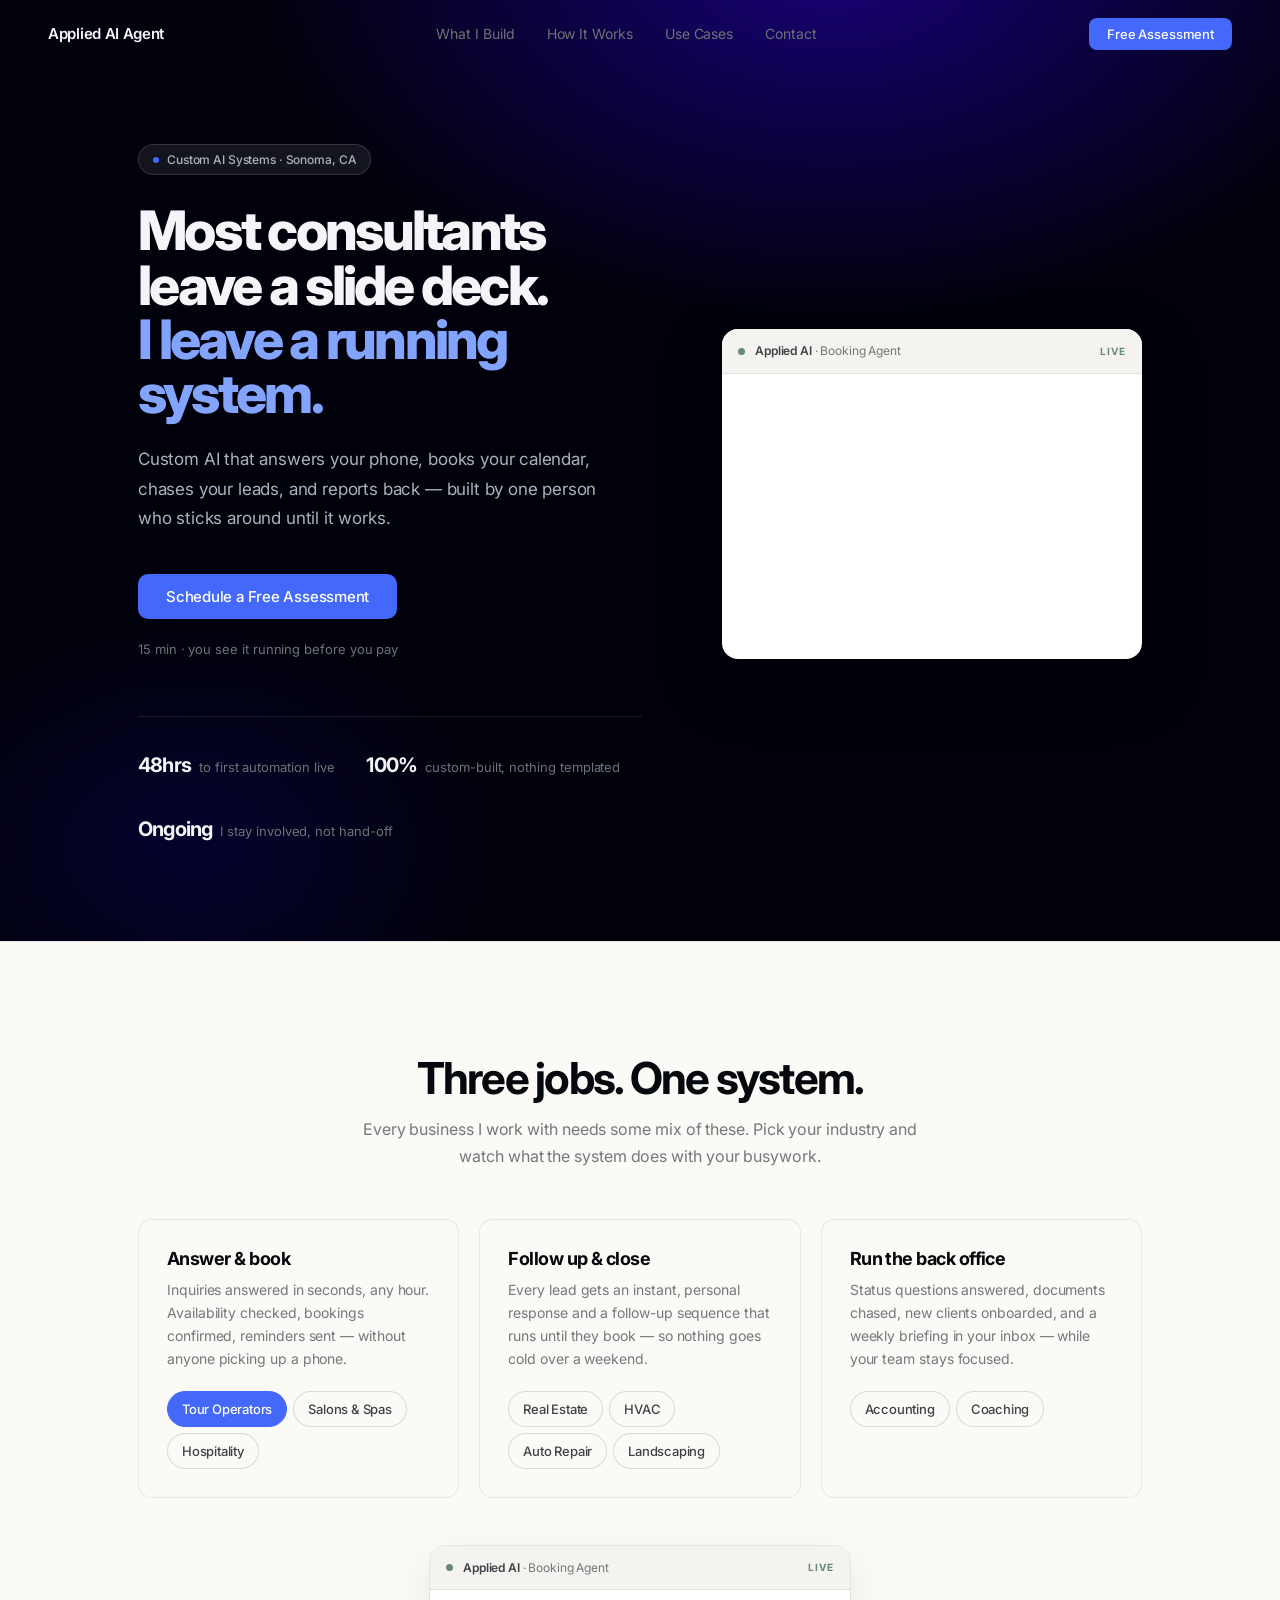
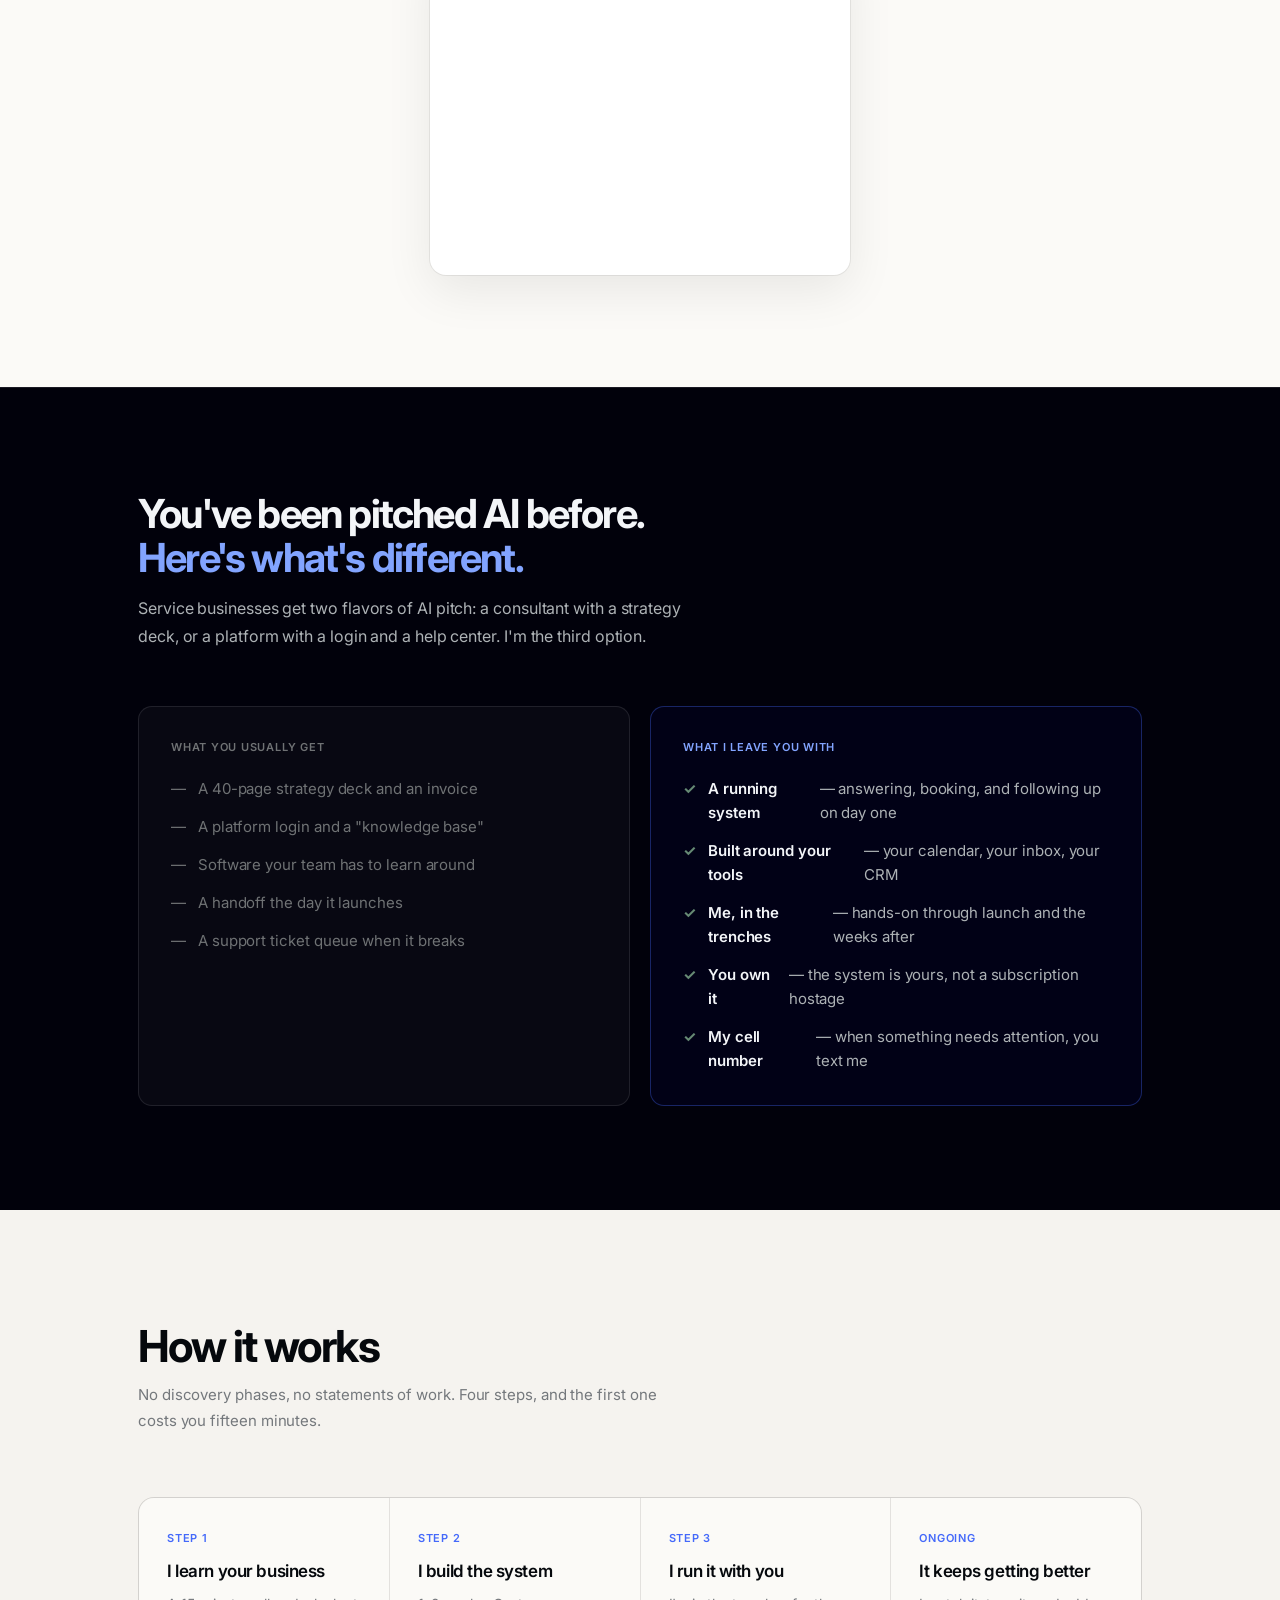
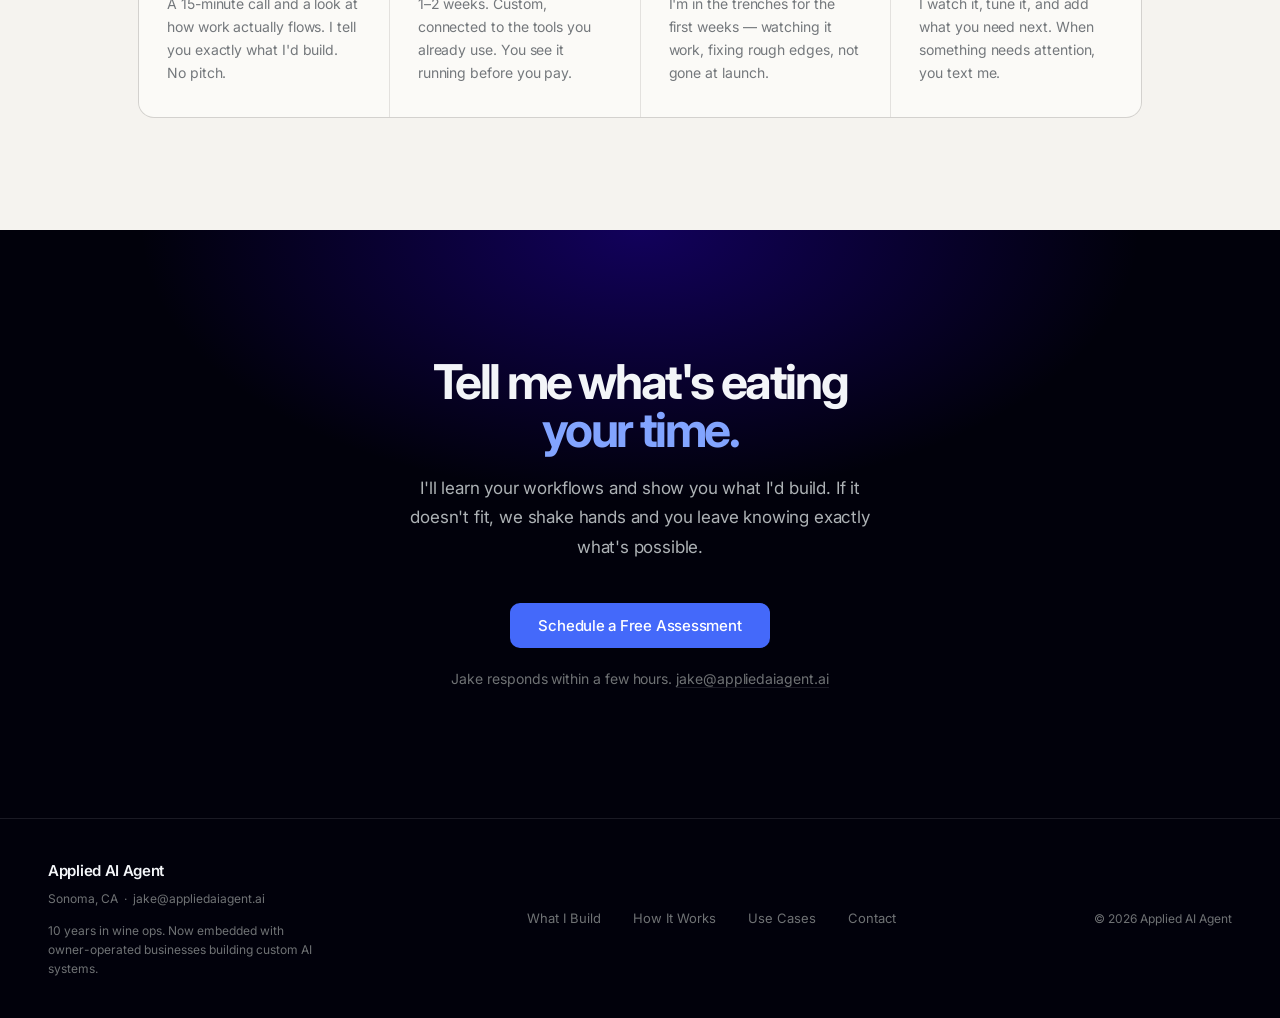
==== commit ac068d3e: "Implement refined design spec: demo engine, new positioning, three pillars - New demo-engine.js: one" ====
--- a/02-marketing/index.html
+++ b/02-marketing/index.html
@@ -3,8 +3,8 @@
 <head>
     <meta charset="UTF-8">
     <meta name="viewport" content="width=device-width, initial-scale=1.0">
-    <title>Applied AI Agent — Forward Deployment AI Engineer, Sonoma CA</title>
-    <meta name="description" content="I embed with your business, build a custom AI intelligence layer on top of your existing tools, and stay hands-on optimizing it until your business runs better.">
+    <title>Applied AI Agent — Custom AI systems that run your busywork</title>
+    <meta name="description" content="Most consultants leave you a slide deck. I leave you a running system. Custom AI that answers your phone, books your calendar, chases your leads, and reports back.">
     <link rel="preconnect" href="https://fonts.googleapis.com">
     <link rel="preconnect" href="https://fonts.gstatic.com" crossorigin>
     <link href="https://fonts.googleapis.com/css2?family=Inter:wght@300;400;500;600;700;800&display=swap" rel="stylesheet">
@@ -32,7 +32,7 @@
     .hero {
         position: relative;
         overflow: hidden;
-        min-height: 100vh;
+        min-height: 100dvh;
         display: flex; align-items: center;
         padding: 9rem 0 6rem;
         background: var(--hero-bg);
@@ -73,7 +73,7 @@
     }
     .hero h1 {
         font-family: 'Inter', sans-serif;
-        font-size: clamp(2.75rem, 5.5vw, 4.25rem);
+        font-size: clamp(2.375rem, 4.25vw, 3.5rem);
         font-weight: 800; letter-spacing: -0.05em; line-height: 1.0;
         color: var(--text-light); text-wrap: balance;
         margin-bottom: 1.5rem;
@@ -109,79 +109,8 @@
         letter-spacing: -0.005em;
     }
 
-    /* ─── HERO CARD ─── */
-    .hero-card {
-        background: #fff;
-        border-radius: 16px;
-        overflow: hidden;
-        box-shadow:
-            0 0 0 1px oklch(13% 0.012 255 / 0.08),
-            0 24px 60px oklch(8% 0.04 275 / 0.5),
-            0 8px 20px oklch(8% 0.04 275 / 0.3);
-    }
-    .hc-bar {
-        background: var(--surface-alt);
-        border-bottom: 1px solid var(--rule);
-        padding: 0.75rem 1rem;
-        display: flex; align-items: center; gap: 0.5rem;
-    }
-    .hc-dots { display: flex; gap: 5px; margin-right: 0.25rem; }
-    .hc-dot {
-        width: 9px; height: 9px; border-radius: 50%;
-        background: var(--rule-md);
-    }
-    .hc-title { font-size: 0.7rem; font-weight: 500; color: var(--ink-soft); flex: 1; text-align: center; letter-spacing: -0.005em; }
-    .hc-status { display: flex; align-items: center; gap: 0.375rem; font-size: 0.6875rem; font-weight: 500; color: var(--sage); }
-    .hc-status-dot { width: 6px; height: 6px; border-radius: 50%; background: var(--sage); }
-    .hc-messages {
-        padding: 1rem; display: flex; flex-direction: column; gap: 0.625rem;
-        min-height: 200px;
-    }
-    .hc-msg { display: flex; flex-direction: column; max-width: 85%; }
-    .hc-msg--user { align-self: flex-end; align-items: flex-end; }
-    .hc-msg--agent { align-self: flex-start; }
-    .hc-msg--status { align-self: center; }
-    .hc-bubble {
-        padding: 0.5625rem 0.8125rem;
-        font-size: 0.8125rem; line-height: 1.5; font-weight: 400;
-    }
-    .hc-msg--user .hc-bubble {
-        background: var(--accent); color: #fff;
-        border-radius: 12px 12px 3px 12px;
-    }
-    .hc-msg--agent .hc-bubble {
-        background: var(--surface-alt); color: var(--ink);
-        border: 1px solid var(--rule);
-        border-radius: 12px 12px 12px 3px;
-    }
-    .hc-msg--status .hc-bubble {
-        background: transparent; border: none; padding: 0.25rem 0;
-        font-size: 0.7rem; color: var(--sage); font-weight: 500;
-        letter-spacing: -0.005em;
-    }
-    .hc-ts { font-size: 0.65rem; color: var(--ink-soft); margin-top: 0.2rem; }
-    .hc-input {
-        border-top: 1px solid var(--rule);
-        background: var(--surface-alt);
-        padding: 0.75rem 1rem;
-        display: flex; align-items: center; gap: 0.5rem;
-    }
-    .hc-input-field { flex: 1; font-size: 0.8125rem; color: var(--ink-soft); letter-spacing: -0.005em; }
-    .hc-send {
-        width: 28px; height: 28px; border-radius: 8px;
-        background: var(--accent); display: flex; align-items: center; justify-content: center;
-        border: none; cursor: pointer; flex-shrink: 0;
-        transition: background 0.15s;
-    }
-    .hc-send:hover { background: var(--accent-hover); }
-    .hc-send svg { width: 12px; height: 12px; fill: none; stroke: #fff; stroke-width: 2; stroke-linecap: round; stroke-linejoin: round; }
-
-    /* Staggered message animation for hero card */
-    .hero-card .hc-msg:nth-child(1) { animation: msgIn 0.4s var(--ease-expo) 0.8s both; }
-    .hero-card .hc-msg:nth-child(2) { animation: msgIn 0.4s var(--ease-expo) 1.4s both; }
-    .hero-card .hc-msg:nth-child(3) { animation: msgIn 0.4s var(--ease-expo) 2.0s both; }
-    .hero-card .hc-msg:nth-child(4) { animation: msgIn 0.4s var(--ease-expo) 2.6s both; }
-    .hero-card .hc-msg:nth-child(5) { animation: msgIn 0.4s var(--ease-expo) 3.1s both; }
+    /* ─── HERO DEMO (engine mount) ─── */
+    .hero-card { justify-self: end; width: 100%; max-width: 420px; }
 
     /* ─── FEATURE TOGGLES ─── */
     .features-section {
@@ -199,148 +128,83 @@
         letter-spacing: -0.005em;
     }
 
-    /* Horizontal pill tabs */
-    .features-layout { display: flex; flex-direction: column; gap: 1.5rem; }
-    .features-tabs {
-        display: flex; flex-direction: row; gap: 0.5rem;
-        flex-wrap: wrap; justify-content: center;
-    }
-    .feature-tab {
-        display: flex; align-items: center;
-        padding: 0.5rem 1.25rem;
-        border-radius: 100px;
-        border: 1px solid var(--rule-md);
-        background: var(--surface); cursor: pointer;
-        transition: background 0.15s var(--ease-quart),
-                    border-color 0.15s, color 0.15s;
-    }
-    .feature-tab:hover { background: var(--surface-alt); }
-    .feature-tab.active { background: var(--accent); border-color: var(--accent); }
-    .ft-label { display: none; }
-    .ft-name {
-        font-size: 0.875rem; font-weight: 500; letter-spacing: -0.015em;
-        color: var(--ink-mid);
-        transition: color 0.15s;
-    }
-    .feature-tab.active .ft-name { color: #fff; }
-
-    .features-preview {
-        position: relative;
-        background: #fff;
-        border-radius: 16px;
-        overflow: hidden;
-        box-shadow:
-            0 0 0 1px var(--rule),
-            0 16px 48px oklch(13% 0.012 255 / 0.08);
-        min-height: 380px;
-    }
-    .fp-bar {
-        background: var(--surface-alt);
-        border-bottom: 1px solid var(--rule);
-        padding: 0.75rem 1rem;
-        display: flex; align-items: center; gap: 0.5rem;
-    }
-    .fp-dots { display: flex; gap: 5px; margin-right: 0.25rem; }
-    .fp-dot { width: 9px; height: 9px; border-radius: 50%; background: var(--rule-md); }
-    .fp-title-wrap { flex: 1; text-align: center; }
-    .fp-title { font-size: 0.7rem; font-weight: 500; color: var(--ink-soft); letter-spacing: -0.005em; }
-    .fp-live { display: flex; align-items: center; gap: 0.3rem; font-size: 0.65rem; font-weight: 500; color: var(--sage); }
-    .fp-live-dot { width: 5px; height: 5px; border-radius: 50%; background: var(--sage); }
-
-    .fp-panels { position: relative; }
-    .fp-panel {
-        opacity: 0; pointer-events: none;
-        position: absolute; inset: 0;
-        padding: 1.25rem 1rem;
-        display: flex; flex-direction: column; gap: 0.625rem;
-        transition: opacity 0.25s var(--ease-expo);
-    }
-    .fp-panel.active {
-        opacity: 1; pointer-events: all;
-        position: relative;
-    }
-
-    /* Messages inside panels */
-    .fp-msg { display: flex; flex-direction: column; max-width: 85%; opacity: 0; }
-    .fp-msg--user { align-self: flex-end; align-items: flex-end; }
-    .fp-msg--agent { align-self: flex-start; }
-    .fp-msg--status { align-self: center; max-width: 100%; }
-
-    .fp-bubble {
-        padding: 0.5625rem 0.8125rem;
-        font-size: 0.8125rem; line-height: 1.5; font-weight: 400;
-    }
-    .fp-msg--user .fp-bubble {
-        background: var(--accent); color: #fff;
-        border-radius: 12px 12px 3px 12px;
-    }
-    .fp-msg--agent .fp-bubble {
-        background: var(--surface-alt); color: var(--ink);
+    /* Three pillars + chip-driven demo */
+    .pillars {
+        display: grid; grid-template-columns: repeat(3, 1fr);
+        gap: 1.25rem; margin-bottom: 3rem;
+    }
+    .pillar {
+        background: var(--surface);
         border: 1px solid var(--rule);
-        border-radius: 12px 12px 12px 3px;
-    }
-    .fp-msg--status .fp-bubble {
-        background: transparent; border: none;
-        padding: 0.25rem 0.5rem;
-        font-size: 0.7rem; color: var(--sage); font-weight: 500;
-        letter-spacing: -0.005em; text-align: center;
-    }
-    .fp-ts { font-size: 0.65rem; color: var(--ink-soft); margin-top: 0.2rem; }
-
-    /* Stagger animation when panel becomes active */
-    .fp-panel.active .fp-msg:nth-child(1) { animation: msgIn 0.35s var(--ease-expo) 0.05s both; }
-    .fp-panel.active .fp-msg:nth-child(2) { animation: msgIn 0.35s var(--ease-expo) 0.45s both; }
-    .fp-panel.active .fp-msg:nth-child(3) { animation: msgIn 0.35s var(--ease-expo) 0.85s both; }
-    .fp-panel.active .fp-msg:nth-child(4) { animation: msgIn 0.35s var(--ease-expo) 1.25s both; }
-    .fp-panel.active .fp-msg:nth-child(5) { animation: msgIn 0.35s var(--ease-expo) 1.65s both; }
-
-    .fp-input {
-        border-top: 1px solid var(--rule);
-        background: var(--surface-alt);
-        padding: 0.75rem 1rem;
-        display: flex; align-items: center; gap: 0.5rem;
-        position: absolute; bottom: 0; left: 0; right: 0;
-    }
-    .fp-input-field { flex: 1; font-size: 0.8rem; color: var(--ink-soft); letter-spacing: -0.005em; }
-    .fp-send {
-        width: 26px; height: 26px; border-radius: 7px;
-        background: var(--accent); display: flex; align-items: center; justify-content: center;
-        border: none; flex-shrink: 0;
-    }
-    .fp-send svg { width: 11px; height: 11px; fill: none; stroke: #fff; stroke-width: 2; stroke-linecap: round; stroke-linejoin: round; }
-
-    .features-desc {
-        margin-top: 2.5rem;
-        padding: 1.5rem;
-        background: var(--surface-alt);
-        border-radius: 12px;
-    }
-    .features-desc p {
-        font-size: 0.9375rem; color: var(--ink-mid); line-height: 1.7; letter-spacing: -0.005em;
-    }
-    .features-desc strong { color: var(--ink); font-weight: 600; }
-
-    /* ─── POSITIONING ─── */
+        border-radius: 14px;
+        padding: 1.75rem;
+        transition: box-shadow 0.2s var(--ease-quart), transform 0.2s var(--ease-quart);
+    }
+    .pillar:hover {
+        box-shadow: 0 8px 32px oklch(13% 0.012 255 / 0.08);
+        transform: translateY(-2px);
+    }
+    .pillar h3 {
+        font-size: 1.125rem; font-weight: 700; letter-spacing: -0.03em;
+        color: var(--ink); margin-bottom: 0.5rem;
+    }
+    .pillar p {
+        font-size: 0.875rem; color: var(--ink-soft); line-height: 1.65;
+        letter-spacing: -0.005em; margin-bottom: 1.25rem;
+    }
+    .pillar .demo-chips { justify-content: flex-start; gap: 0.375rem; }
+    .pillar .demo-chip { min-height: 36px; padding: 0.25rem 0.875rem; font-size: 0.8125rem; }
+
+    .features-demo-wrap {
+        display: flex; justify-content: center;
+    }
+
+    /* ─── THE DIFFERENCE ─── */
     .positioning-section {
         background: var(--dark);
-        padding: 5.5rem 0;
+        padding: 6.5rem 0;
         border-top: 1px solid var(--rule-dark);
     }
-    .pos-inner {
-        display: grid; grid-template-columns: 1fr 1fr;
-        gap: 5rem; align-items: center;
-    }
-    .pos-left h2 {
-        font-size: clamp(1.75rem, 3vw, 2.25rem);
-        color: var(--text-light); letter-spacing: -0.04em; line-height: 1.15;
-    }
-    .pos-left h2 span { color: oklch(75% 0.18 270); }
-    .pos-right p {
-        font-size: 1rem; font-weight: 400; color: var(--text-light-mid);
-        line-height: 1.8; letter-spacing: -0.005em; margin-bottom: 1.25rem;
-    }
-    .pos-right p:last-child { margin-bottom: 0; }
-    .pos-right strong { color: var(--text-light); font-weight: 600; }
+    .pos-head { max-width: 560px; margin-bottom: 3.5rem; }
+    .pos-head h2 {
+        font-size: clamp(1.875rem, 3.25vw, 2.5rem);
+        color: var(--text-light); letter-spacing: -0.045em; line-height: 1.1;
+        margin-bottom: 0.875rem;
+    }
+    .pos-head h2 span { color: oklch(75% 0.18 270); }
+    .pos-head p {
+        font-size: 1rem; color: var(--text-light-mid); line-height: 1.75;
+        letter-spacing: -0.005em;
+    }
+    .diff-cols {
+        display: grid; grid-template-columns: 1fr 1fr; gap: 1.25rem;
+    }
+    .diff-col {
+        border: 1px solid var(--rule-dark);
+        border-radius: 14px;
+        padding: 2rem;
+    }
+    .diff-col--them { background: oklch(97% 0.004 240 / 0.03); }
+    .diff-col--me {
+        background: oklch(13% 0.07 272 / 0.5);
+        border-color: oklch(58% 0.22 268 / 0.35);
+    }
+    .diff-label {
+        font-size: 0.6875rem; font-weight: 600; letter-spacing: 0.07em;
+        text-transform: uppercase; margin-bottom: 1.25rem; display: block;
+    }
+    .diff-col--them .diff-label { color: var(--text-light-soft); }
+    .diff-col--me .diff-label { color: oklch(75% 0.18 270); }
+    .diff-col ul { list-style: none; display: flex; flex-direction: column; gap: 0.875rem; }
+    .diff-col li {
+        font-size: 0.9375rem; line-height: 1.6; letter-spacing: -0.005em;
+        display: flex; gap: 0.75rem; align-items: baseline;
+    }
+    .diff-col--them li { color: var(--text-light-soft); }
+    .diff-col--them li::before { content: '—'; flex-shrink: 0; }
+    .diff-col--me li { color: var(--text-light-mid); }
+    .diff-col--me li::before { content: '✓'; color: var(--sage); font-weight: 700; flex-shrink: 0; }
+    .diff-col--me li strong { color: var(--text-light); font-weight: 600; }
 
     /* ─── PROCESS ─── */
     .process-section {
@@ -416,10 +280,10 @@
     /* ─── RESPONSIVE ─── */
     @media (max-width: 1024px) {
         .hero-inner { grid-template-columns: 1fr; gap: 3rem; }
-        .hero-card { max-width: 480px; }
-        .pos-inner { grid-template-columns: 1fr; gap: 2.5rem; }
+        .hero-card { justify-self: start; }
+        .pillars { grid-template-columns: 1fr; }
+        .diff-cols { grid-template-columns: 1fr; }
         .process-steps { grid-template-columns: 1fr 1fr; }
-        .features-tabs { justify-content: flex-start; }
     }
     @media (max-width: 768px) {
         .hero { padding: 7rem 0 4rem; min-height: auto; }
@@ -429,16 +293,10 @@
         .hero-divider { flex-direction: column; gap: 1rem; }
         .process-steps { grid-template-columns: 1fr; }
         .features-section, .process-section, .positioning-section, .final-cta { padding: 5rem 0; }
-        .final-cta { padding: 5rem 0; }
-        .pos-inner { gap: 2rem; }
     }
     @media (max-width: 480px) {
         .hero h1 { font-size: clamp(2rem, 8vw, 2.5rem); letter-spacing: -0.04em; }
-        .features-preview { min-height: 320px; }
-    }
-
-    @media (prefers-reduced-motion: reduce) {
-        .hc-msg, .fp-msg { opacity: 1 !important; animation: none !important; }
+        .hero-card { max-width: 100%; }
     }
     </style>
 </head>
@@ -537,10 +395,10 @@
             <div>
                 <div class="hero-badge">
                     <span class="badge-dot"></span>
-                    Forward Deployment AI Engineer · Sonoma, CA
-                </div>
-                <h1>I build custom AI systems.<br><span>Then I stay embedded.</span></h1>
-                <p class="hero-sub">I embed with your team, wire an intelligence layer on top of your existing tools, and stay hands-on optimizing it until your operation actually runs better.</p>
+                    Custom AI Systems · Sonoma, CA
+                </div>
+                <h1>Most consultants leave a slide deck.<br><span>I leave a running system.</span></h1>
+                <p class="hero-sub">Custom AI that answers your phone, books your calendar, chases your leads, and reports back — built by one person who sticks around until it works.</p>
                 <div class="hero-actions">
                     <button onclick="openModal()" class="btn-primary">Schedule a Free Assessment</button>
                     <span class="hero-note">15 min · you see it running before you pay</span>
@@ -561,44 +419,8 @@
                 </div>
             </div>
 
-            <!-- Right: Live agent card -->
-            <div class="hero-card">
-                <div class="hc-bar">
-                    <div class="hc-dots">
-                        <div class="hc-dot"></div>
-                        <div class="hc-dot"></div>
-                        <div class="hc-dot"></div>
-                    </div>
-                    <span class="hc-title">Booking Agent</span>
-                    <div class="hc-status">
-                        <span class="hc-status-dot"></span>
-                        Active
-                    </div>
-                </div>
-                <div class="hc-messages">
-                    <div class="hc-msg hc-msg--status">
-                        <div class="hc-bubble">10:47 PM · Incoming inquiry</div>
-                    </div>
-                    <div class="hc-msg hc-msg--user">
-                        <div class="hc-bubble">Do you have tours Saturday for 8 people?</div>
-                    </div>
-                    <div class="hc-msg hc-msg--agent">
-                        <div class="hc-bubble">Yes — 10am and 2pm, up to 10 guests. Includes guide and private tasting. Which works?</div>
-                    </div>
-                    <div class="hc-msg hc-msg--user">
-                        <div class="hc-bubble">2pm perfect!</div>
-                    </div>
-                    <div class="hc-msg hc-msg--status">
-                        <div class="hc-bubble">Confirmed · Calendar invite sent · 10:49 PM</div>
-                    </div>
-                </div>
-                <div class="hc-input">
-                    <span class="hc-input-field">Ask your agent anything...</span>
-                    <button class="hc-send" aria-label="Send">
-                        <svg viewBox="0 0 24 24"><line x1="22" y1="2" x2="11" y2="13"/><polygon points="22 2 15 22 11 13 2 9 22 2"/></svg>
-                    </button>
-                </div>
-            </div>
+            <!-- Right: live demo feed (demo-engine.js) -->
+            <div class="hero-card" id="hero-demo" aria-label="Live demo: an AI agent handling an after-hours booking"></div>
 
         </div>
     </div>
@@ -608,132 +430,42 @@
 <section class="features-section" id="features">
     <div class="container">
         <div class="features-head fade">
-            <h2>See it in action</h2>
-            <p>Pick an industry and watch a real automation play out. Every one of these runs 24/7 without anyone on your team touching it.</p>
-        </div>
-
-        <div class="features-layout">
-            <!-- Tabs -->
-            <div class="features-tabs">
-                <button class="feature-tab active" data-panel="tour" onclick="switchPanel('tour', this)">
-                    <span class="ft-label">Hospitality</span>
-                    <span class="ft-name">Tour Operators</span>
-                </button>
-                <button class="feature-tab" data-panel="winery" onclick="switchPanel('winery', this)">
-                    <span class="ft-label">Wine Country</span>
-                    <span class="ft-name">Wineries</span>
-                </button>
-                <button class="feature-tab" data-panel="hvac" onclick="switchPanel('hvac', this)">
-                    <span class="ft-label">Trades</span>
-                    <span class="ft-name">Home Services</span>
-                </button>
-                <button class="feature-tab" data-panel="realestate" onclick="switchPanel('realestate', this)">
-                    <span class="ft-label">Property</span>
-                    <span class="ft-name">Real Estate</span>
-                </button>
-            </div>
-
-            <!-- Preview window -->
-            <div>
-                <div class="features-preview">
-                    <div class="fp-bar">
-                        <div class="fp-dots">
-                            <div class="fp-dot"></div>
-                            <div class="fp-dot"></div>
-                            <div class="fp-dot"></div>
-                        </div>
-                        <div class="fp-title-wrap">
-                            <span class="fp-title" id="fp-title">Booking Agent</span>
-                        </div>
-                        <div class="fp-live">
-                            <span class="fp-live-dot"></span>
-                            Active
-                        </div>
-                    </div>
-
-                    <div class="fp-panels" style="min-height:300px; padding-bottom:3.5rem;">
-
-                        <!-- Tour panel -->
-                        <div class="fp-panel active" id="panel-tour">
-                            <div class="fp-msg fp-msg--status">
-                                <div class="fp-bubble">10:47 PM · Inquiry received</div>
-                            </div>
-                            <div class="fp-msg fp-msg--user">
-                                <div class="fp-bubble">Do you have tours Saturday for 8 people?</div>
-                            </div>
-                            <div class="fp-msg fp-msg--agent">
-                                <div class="fp-bubble">Yes — 10am and 2pm, both available for up to 10. Includes guide and private tasting. Which works?</div>
-                            </div>
-                            <div class="fp-msg fp-msg--user">
-                                <div class="fp-bubble">2pm is perfect!</div>
-                            </div>
-                            <div class="fp-msg fp-msg--status">
-                                <div class="fp-bubble">Booking confirmed · Calendar invite sent · 10:49 PM</div>
-                            </div>
-                        </div>
-
-                        <!-- Winery panel -->
-                        <div class="fp-panel" id="panel-winery">
-                            <div class="fp-msg fp-msg--status">
-                                <div class="fp-bubble">Saturday 5:00 PM · 47 visitors · Tasting room closes</div>
-                            </div>
-                            <div class="fp-msg fp-msg--agent">
-                                <div class="fp-bubble">Hi Sarah — thanks for visiting us yesterday. The Pinot you loved is available to ship, and if you join the club this week your first shipment is on us.</div>
-                            </div>
-                            <div class="fp-msg fp-msg--status">
-                                <div class="fp-bubble">Sunday 8:12 PM · Opened · Wine club link clicked</div>
-                            </div>
-                            <div class="fp-msg fp-msg--status">
-                                <div class="fp-bubble">47 sent · 31 opened · 9 club signups · 0 sent by you</div>
-                            </div>
-                        </div>
-
-                        <!-- HVAC panel -->
-                        <div class="fp-panel" id="panel-hvac">
-                            <div class="fp-msg fp-msg--status">
-                                <div class="fp-bubble">11:04 PM · Incoming call · 742 Oak Lane</div>
-                            </div>
-                            <div class="fp-msg fp-msg--agent">
-                                <div class="fp-bubble">Hi, I'm with the service team. Can you describe what's happening?</div>
-                            </div>
-                            <div class="fp-msg fp-msg--user">
-                                <div class="fp-bubble">AC is totally out upstairs. It's 88 degrees in here.</div>
-                            </div>
-                            <div class="fp-msg fp-msg--status">
-                                <div class="fp-bubble">Dispatcher notified · Full context attached · 4 min response</div>
-                            </div>
-                        </div>
-
-                        <!-- Real estate panel -->
-                        <div class="fp-panel" id="panel-realestate">
-                            <div class="fp-msg fp-msg--status">
-                                <div class="fp-bubble">Sunday 9:47 PM · New form: "3BR under $800k, Sonoma"</div>
-                            </div>
-                            <div class="fp-msg fp-msg--agent">
-                                <div class="fp-bubble">Hi! Quick question — are you looking to buy in the next 30 days or still exploring?</div>
-                            </div>
-                            <div class="fp-msg fp-msg--user">
-                                <div class="fp-bubble">Actively looking. Pre-approved at $750k.</div>
-                            </div>
-                            <div class="fp-msg fp-msg--status">
-                                <div class="fp-bubble">Qualified · Agent briefed · Monday 8:00 AM meeting booked</div>
-                            </div>
-                        </div>
-
-                    </div>
-
-                    <div class="fp-input">
-                        <span class="fp-input-field">Ask your agent anything...</span>
-                        <div class="fp-send">
-                            <svg viewBox="0 0 24 24"><line x1="22" y1="2" x2="11" y2="13"/><polygon points="22 2 15 22 11 13 2 9 22 2"/></svg>
-                        </div>
-                    </div>
-                </div>
-
-                <div class="features-desc fade">
-                    <p id="features-desc-text"><strong>Tour Operators:</strong> Inquiries handled 24/7 — qualified, confirmed, calendar invite sent. Your team sees the booking, not the back-and-forth.</p>
-                </div>
-            </div>
+            <h2>Three jobs. One system.</h2>
+            <p>Every business I work with needs some mix of these. Pick your industry and watch what the system does with your busywork.</p>
+        </div>
+
+        <div class="pillars">
+            <div class="pillar fade">
+                <h3>Answer &amp; book</h3>
+                <p>Inquiries answered in seconds, any hour. Availability checked, bookings confirmed, reminders sent — without anyone picking up a phone.</p>
+                <div class="demo-chips">
+                    <button class="demo-chip active" data-script="tour-operators">Tour Operators</button>
+                    <button class="demo-chip" data-script="salons">Salons &amp; Spas</button>
+                    <button class="demo-chip" data-script="hospitality">Hospitality</button>
+                </div>
+            </div>
+            <div class="pillar fade">
+                <h3>Follow up &amp; close</h3>
+                <p>Every lead gets an instant, personal response and a follow-up sequence that runs until they book — so nothing goes cold over a weekend.</p>
+                <div class="demo-chips">
+                    <button class="demo-chip" data-script="real-estate">Real Estate</button>
+                    <button class="demo-chip" data-script="hvac">HVAC</button>
+                    <button class="demo-chip" data-script="auto-repair">Auto Repair</button>
+                    <button class="demo-chip" data-script="landscaping">Landscaping</button>
+                </div>
+            </div>
+            <div class="pillar fade">
+                <h3>Run the back office</h3>
+                <p>Status questions answered, documents chased, new clients onboarded, and a weekly briefing in your inbox — while your team stays focused.</p>
+                <div class="demo-chips">
+                    <button class="demo-chip" data-script="accounting">Accounting</button>
+                    <button class="demo-chip" data-script="coaching">Coaching</button>
+                </div>
+            </div>
+        </div>
+
+        <div class="features-demo-wrap fade">
+            <div id="features-demo" aria-label="Live demo of the selected industry's automation"></div>
         </div>
     </div>
 </section>
@@ -741,13 +473,30 @@
 <!-- ══════════════════════════════ POSITIONING ══════════════════════════════ -->
 <section class="positioning-section">
     <div class="container">
-        <div class="pos-inner">
-            <div class="pos-left fade">
-                <h2>Not a consultant.<br>Not a platform.<br><span>An embedded partner.</span></h2>
-            </div>
-            <div class="pos-right fade">
-                <p>Unlike consultants who hand off reports, or vendors who sell platforms, <strong>I embed directly with your business.</strong> I build custom AI systems tailored to your workflows, implement them hands-on with your team, and stay involved in ongoing optimization.</p>
-                <p><strong>You own the system. I stay accountable for outcomes.</strong></p>
+        <div class="pos-head fade">
+            <h2>You've been pitched AI before.<br><span>Here's what's different.</span></h2>
+            <p>Service businesses get two flavors of AI pitch: a consultant with a strategy deck, or a platform with a login and a help center. I'm the third option.</p>
+        </div>
+        <div class="diff-cols">
+            <div class="diff-col diff-col--them fade">
+                <span class="diff-label">What you usually get</span>
+                <ul>
+                    <li>A 40-page strategy deck and an invoice</li>
+                    <li>A platform login and a "knowledge base"</li>
+                    <li>Software your team has to learn around</li>
+                    <li>A handoff the day it launches</li>
+                    <li>A support ticket queue when it breaks</li>
+                </ul>
+            </div>
+            <div class="diff-col diff-col--me fade">
+                <span class="diff-label">What I leave you with</span>
+                <ul>
+                    <li><strong>A running system</strong> — answering, booking, and following up on day one</li>
+                    <li><strong>Built around your tools</strong> — your calendar, your inbox, your CRM</li>
+                    <li><strong>Me, in the trenches</strong> — hands-on through launch and the weeks after</li>
+                    <li><strong>You own it</strong> — the system is yours, not a subscription hostage</li>
+                    <li><strong>My cell number</strong> — when something needs attention, you text me</li>
+                </ul>
             </div>
         </div>
     </div>
@@ -757,29 +506,29 @@
 <section class="process-section" id="process">
     <div class="container">
         <div class="process-head fade">
-            <h2>The engagement model</h2>
-            <p>This is not a SaaS subscription. It's an embedded engineering partnership — from assessment through ongoing optimization.</p>
+            <h2>How it works</h2>
+            <p>No discovery phases, no statements of work. Four steps, and the first one costs you fifteen minutes.</p>
         </div>
         <div class="process-steps fade">
             <div class="process-step">
                 <span class="ps-phase">Step 1</span>
-                <p class="ps-title">Assessment</p>
-                <p class="ps-desc">Free 15 min. I learn your workflows and identify the highest-impact opportunity. No pitch.</p>
+                <p class="ps-title">I learn your business</p>
+                <p class="ps-desc">A 15-minute call and a look at how work actually flows. I tell you exactly what I'd build. No pitch.</p>
             </div>
             <div class="process-step">
                 <span class="ps-phase">Step 2</span>
-                <p class="ps-title">Design &amp; Build</p>
-                <p class="ps-desc">1–2 weeks. Custom system connected to your existing tools. You see it working before you pay.</p>
+                <p class="ps-title">I build the system</p>
+                <p class="ps-desc">1–2 weeks. Custom, connected to the tools you already use. You see it running before you pay.</p>
             </div>
             <div class="process-step">
                 <span class="ps-phase">Step 3</span>
-                <p class="ps-title">Deploy &amp; Embed</p>
-                <p class="ps-desc">Launch week. I'm hands-on with your team, troubleshoot live, get it production-ready.</p>
+                <p class="ps-title">I run it with you</p>
+                <p class="ps-desc">I'm in the trenches for the first weeks — watching it work, fixing rough edges, not gone at launch.</p>
             </div>
             <div class="process-step">
                 <span class="ps-phase">Ongoing</span>
-                <p class="ps-title">Optimization</p>
-                <p class="ps-desc">Monthly reviews, new requests, process improvements. I stay involved — not a hand-off.</p>
+                <p class="ps-title">It keeps getting better</p>
+                <p class="ps-desc">I watch it, tune it, and add what you need next. When something needs attention, you text me.</p>
             </div>
         </div>
     </div>
@@ -814,56 +563,22 @@
 </footer>
 
 <script src="main.js"></script>
+<script src="demo-engine.js"></script>
 <script>
-// ── FEATURE PANEL SWITCHER ──
-const panelDescriptions = {
-    tour: '<strong>Tour Operators:</strong> Inquiries handled 24/7 — qualified, confirmed, calendar invite sent. Your team sees the booking, not the back-and-forth.',
-    winery: '<strong>Wineries:</strong> 47 visitors Saturday. Personalized follow-ups sent Sunday evening. Wine club pitches in your voice, for every single visitor. You were home by 6.',
-    hvac: '<strong>Home Services:</strong> 11pm call, no AC. Agent answers, collects details, routes dispatcher with full context. Zero missed calls. Response time: 4 minutes.',
-    realestate: '<strong>Real Estate:</strong> Form submitted Sunday 9pm. Agent responds in 2 minutes, qualifies the lead, briefs your agent by Monday 8am. They don\'t go elsewhere.'
-};
-
-const panelTitles = {
-    tour: 'Booking Agent',
-    winery: 'Follow-Up Agent',
-    hvac: 'Call Routing Agent',
-    realestate: 'Lead Nurture Agent'
-};
-
-function switchPanel(id, tabEl) {
-    // Update tabs
-    document.querySelectorAll('.feature-tab').forEach(t => t.classList.remove('active'));
-    tabEl.classList.add('active');
-
-    // Update panels — remove active, then set new active (triggers CSS animation)
-    document.querySelectorAll('.fp-panel').forEach(p => {
-        p.classList.remove('active');
-        // Reset msg opacity so animation replays
-        p.querySelectorAll('.fp-msg').forEach(m => {
-            m.style.animation = 'none';
-            m.style.opacity = '0';
+// Hero: tour-operator script playing on load
+createDemoFeed(document.getElementById('hero-demo'), 'tour-operators');
+
+// Features: shared feed driven by industry chips across all three pillars
+const featuresFeed = createDemoFeed(document.getElementById('features-demo'), 'tour-operators', { flat: true });
+document.querySelectorAll('.pillar .demo-chips').forEach(group => {
+    group.querySelectorAll('.demo-chip').forEach(chip => {
+        chip.addEventListener('click', () => {
+            document.querySelectorAll('.pillar .demo-chip').forEach(c => c.classList.remove('active'));
+            chip.classList.add('active');
+            featuresFeed.play(chip.dataset.script);
         });
     });
-
-    const panel = document.getElementById('panel-' + id);
-    if (panel) {
-        // Brief delay so removing 'active' is processed before re-adding
-        requestAnimationFrame(() => {
-            requestAnimationFrame(() => {
-                // Re-enable animation
-                panel.querySelectorAll('.fp-msg').forEach(m => {
-                    m.style.animation = '';
-                    m.style.opacity = '';
-                });
-                panel.classList.add('active');
-            });
-        });
-    }
-
-    // Update title and description
-    document.getElementById('fp-title').textContent = panelTitles[id] || 'Agent';
-    document.getElementById('features-desc-text').innerHTML = panelDescriptions[id] || '';
-}
+});
 </script>
 </body>
 </html>
--- a/02-marketing/style.css
+++ b/02-marketing/style.css
@@ -12,10 +12,10 @@
   --dark:             oklch(8% 0.04 275);
   --dark-mid:         oklch(13% 0.07 272);
 
-  /* Surfaces */
-  --surface:          oklch(99.5% 0 0);
-  --surface-alt:      oklch(97% 0.003 240);
-  --surface-warm:     oklch(96% 0.005 240);
+  /* Surfaces — warm paper, wine-country light */
+  --surface:          oklch(98.5% 0.004 85);
+  --surface-alt:      oklch(96.5% 0.006 85);
+  --surface-warm:     oklch(95.5% 0.008 85);
 
   /* Text on light */
   --ink:              oklch(13% 0.012 255);
@@ -379,6 +379,132 @@
 }
 
 /* ─────────────────────────────────────────
+   DEMO ENGINE — live operations feed
+   One renderer, nine scripts (demo-engine.js)
+───────────────────────────────────────── */
+.demo-feed {
+  background: #fff;
+  border-radius: 16px;
+  overflow: hidden;
+  width: 100%;
+  max-width: 420px;
+  box-shadow:
+    0 0 0 1px oklch(13% 0.012 255 / 0.08),
+    0 24px 60px oklch(8% 0.04 275 / 0.45),
+    0 8px 20px oklch(8% 0.04 275 / 0.25);
+  font-variant-numeric: tabular-nums;
+}
+.demo-feed--flat {
+  box-shadow: 0 0 0 1px var(--rule), 0 16px 48px oklch(13% 0.012 255 / 0.08);
+}
+.df-header {
+  background: var(--surface-alt);
+  border-bottom: 1px solid var(--rule);
+  padding: 0.75rem 1rem;
+  display: flex; align-items: center; gap: 0.625rem;
+}
+.df-live-dot {
+  width: 7px; height: 7px; border-radius: 50%;
+  background: var(--sage); flex-shrink: 0;
+  animation: dfPulse 2s ease-in-out infinite;
+}
+@keyframes dfPulse {
+  0%, 100% { box-shadow: 0 0 0 0 oklch(60% 0.052 158 / 0.5); }
+  50%      { box-shadow: 0 0 0 5px oklch(60% 0.052 158 / 0); }
+}
+.df-agent {
+  flex: 1;
+  font-size: 0.75rem; font-weight: 600; letter-spacing: -0.01em;
+  color: var(--ink-mid);
+}
+.df-agent span { color: var(--ink-soft); font-weight: 400; }
+.df-live-label {
+  font-size: 0.625rem; font-weight: 700; letter-spacing: 0.1em;
+  color: var(--sage);
+}
+.df-events {
+  padding: 1rem;
+  display: flex; flex-direction: column; gap: 0.5rem;
+  min-height: 240px;
+}
+.df-event {
+  display: flex; gap: 0.75rem; align-items: flex-start;
+  opacity: 0; transform: translateY(8px);
+  transition: opacity 0.35s var(--ease-expo), transform 0.35s var(--ease-expo);
+}
+.df-event.on { opacity: 1; transform: none; }
+.df-time {
+  font-size: 0.6875rem; color: var(--ink-soft);
+  flex-shrink: 0; width: 4.25rem; padding-top: 0.125rem;
+  letter-spacing: -0.005em;
+}
+.df-body { flex: 1; min-width: 0; }
+.df-event--inbound .df-body {
+  background: var(--surface-alt);
+  border: 1px solid var(--rule);
+  border-radius: 10px 10px 10px 3px;
+  padding: 0.5rem 0.75rem;
+}
+.df-who {
+  font-size: 0.6875rem; font-weight: 600; color: var(--ink-mid);
+  margin-bottom: 0.125rem;
+}
+.df-text {
+  font-size: 0.8125rem; line-height: 1.5; color: var(--ink);
+  letter-spacing: -0.005em;
+}
+.df-event--action .df-text { color: var(--ink-mid); }
+.df-event--action .df-text::before {
+  content: '✓'; color: var(--sage); font-weight: 700;
+  margin-right: 0.45rem;
+}
+.df-event--result .df-body {
+  border-left: 3px solid var(--accent);
+  padding-left: 0.625rem;
+}
+.df-event--result .df-text { font-weight: 600; color: var(--ink); }
+.df-event--result.on { animation: dfPop 0.4s var(--ease-expo); }
+@keyframes dfPop {
+  0%   { transform: translateY(8px) scale(0.98); }
+  60%  { transform: translateY(0) scale(1.012); }
+  100% { transform: none; }
+}
+.df-punchline {
+  border-top: 1px solid var(--rule);
+  background: var(--surface-alt);
+  padding: 0.75rem 1rem;
+  font-size: 0.8125rem; font-weight: 600; font-style: italic;
+  color: var(--ink-mid); letter-spacing: -0.01em;
+  opacity: 0; transition: opacity 0.5s var(--ease-expo);
+  min-height: 2.75rem;
+}
+.df-punchline.on { opacity: 1; }
+
+/* Vertical chips that drive the feed */
+.demo-chips {
+  display: flex; flex-wrap: wrap; gap: 0.5rem; justify-content: center;
+}
+.demo-chip {
+  display: inline-flex; align-items: center;
+  min-height: 44px;
+  padding: 0.5rem 1.125rem;
+  border-radius: 100px;
+  border: 1px solid var(--rule-md);
+  background: var(--surface);
+  font-family: 'Inter', sans-serif;
+  font-size: 0.875rem; font-weight: 500; letter-spacing: -0.015em;
+  color: var(--ink-mid); cursor: pointer;
+  transition: background 0.15s var(--ease-quart), border-color 0.15s, color 0.15s;
+}
+.demo-chip:hover { background: var(--surface-alt); }
+.demo-chip.active { background: var(--accent); border-color: var(--accent); color: #fff; }
+
+@media (prefers-reduced-motion: reduce) {
+  .df-event, .df-punchline { opacity: 1 !important; transform: none !important; animation: none !important; transition: none !important; }
+  .df-live-dot { animation: none; }
+}
+
+/* ─────────────────────────────────────────
    REDUCED MOTION
 ───────────────────────────────────────── */
 @media (prefers-reduced-motion: reduce) {
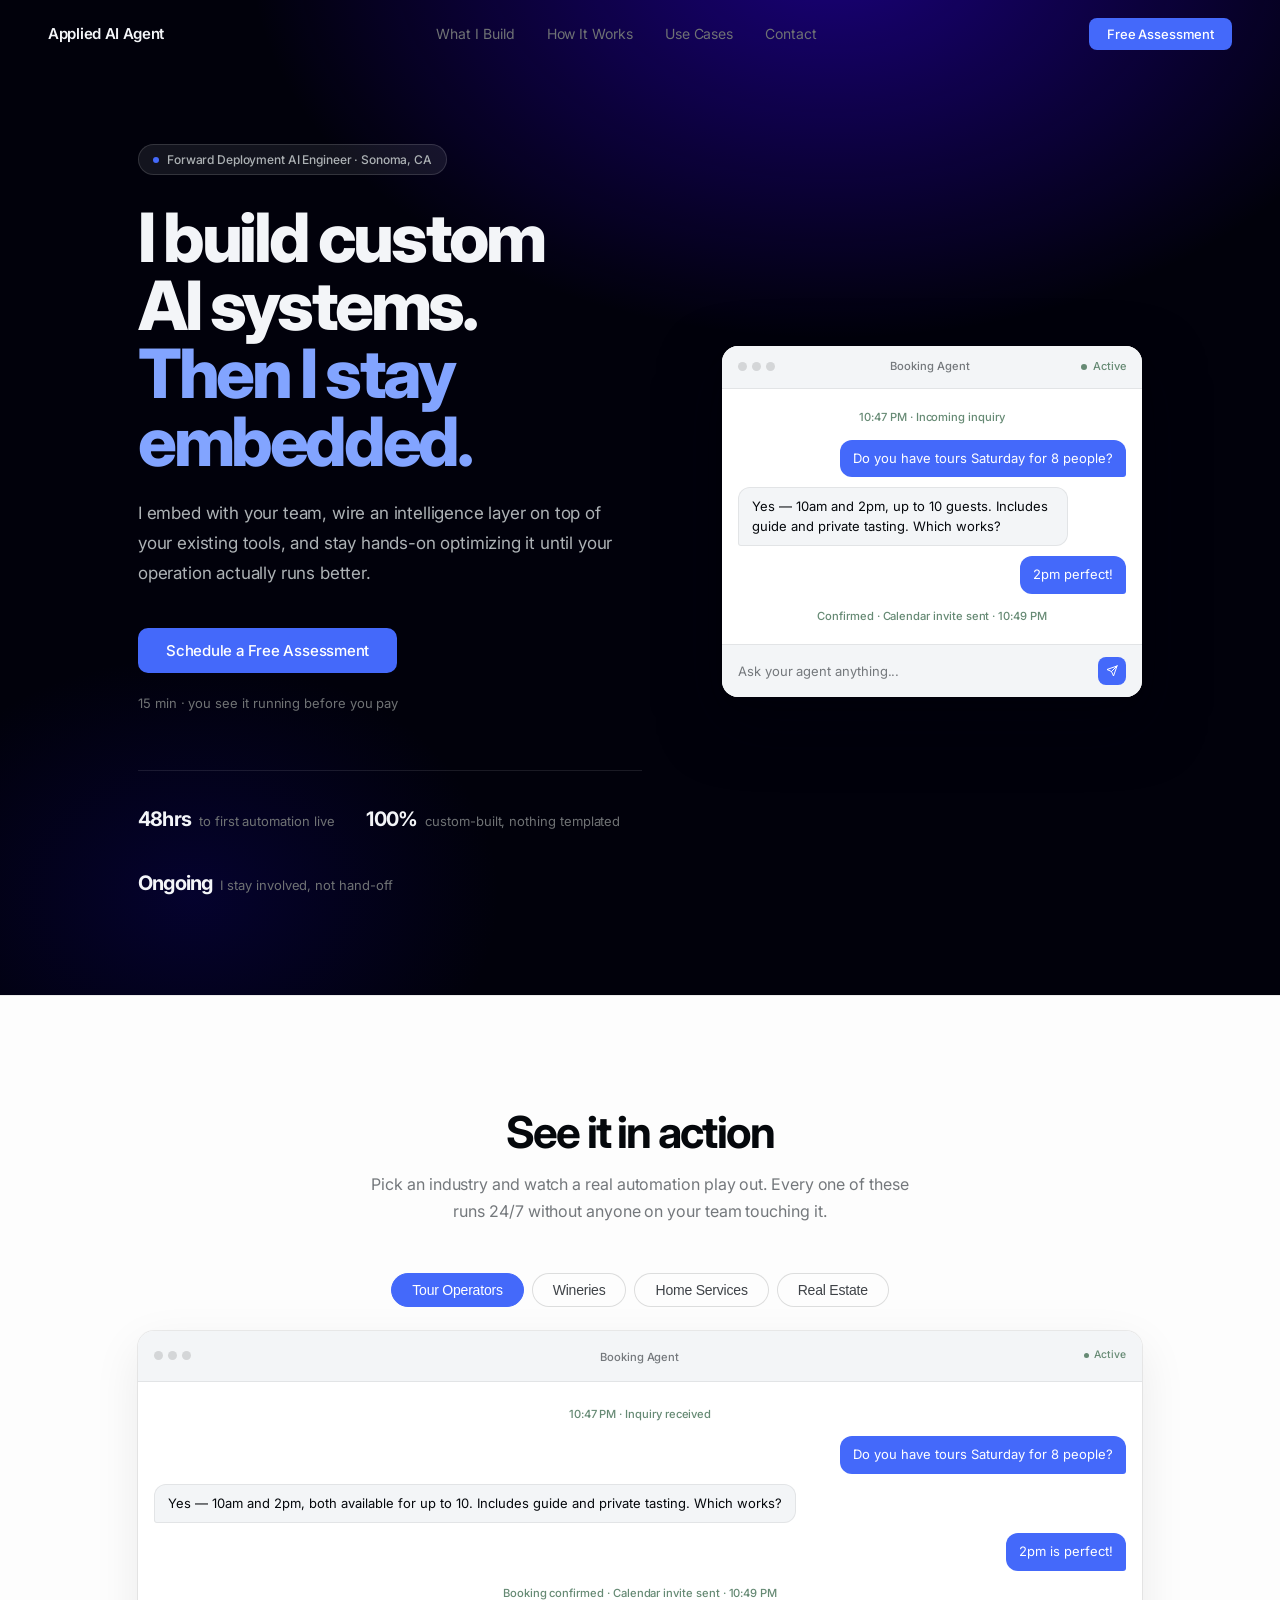
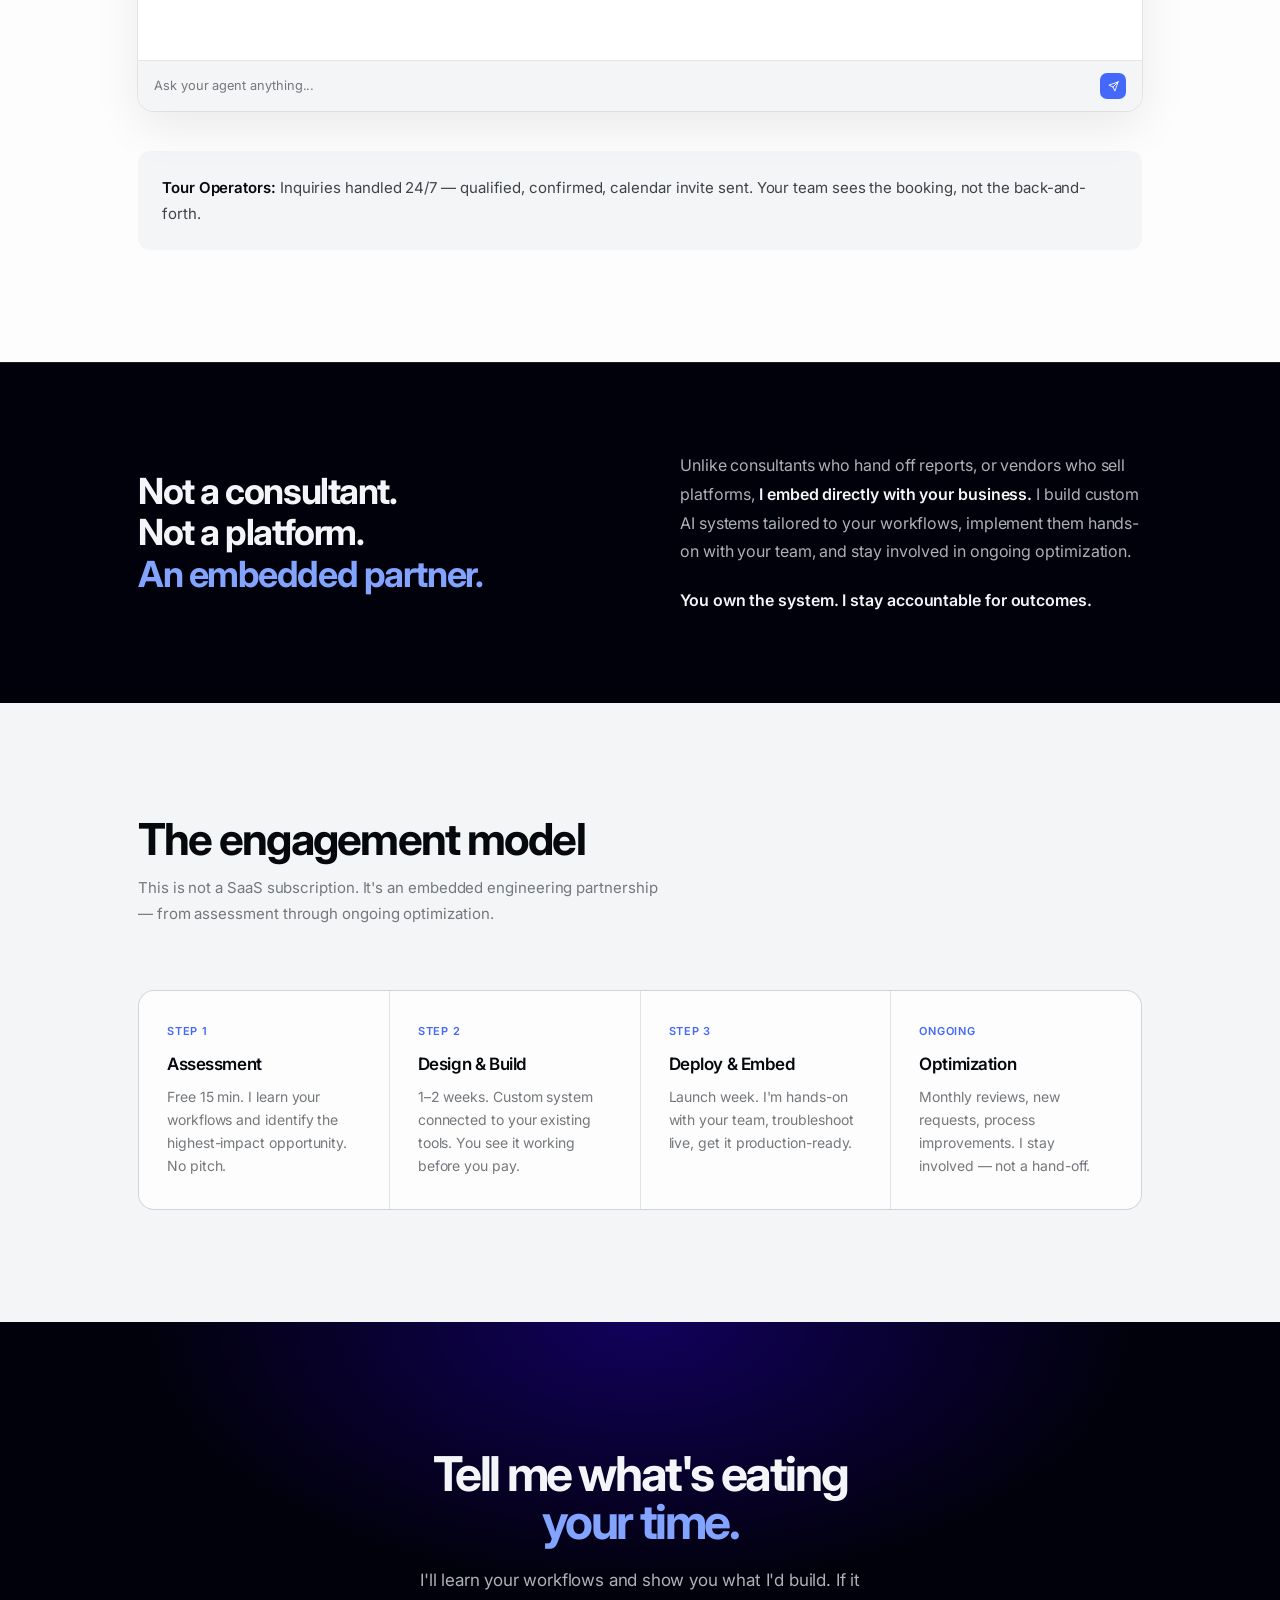
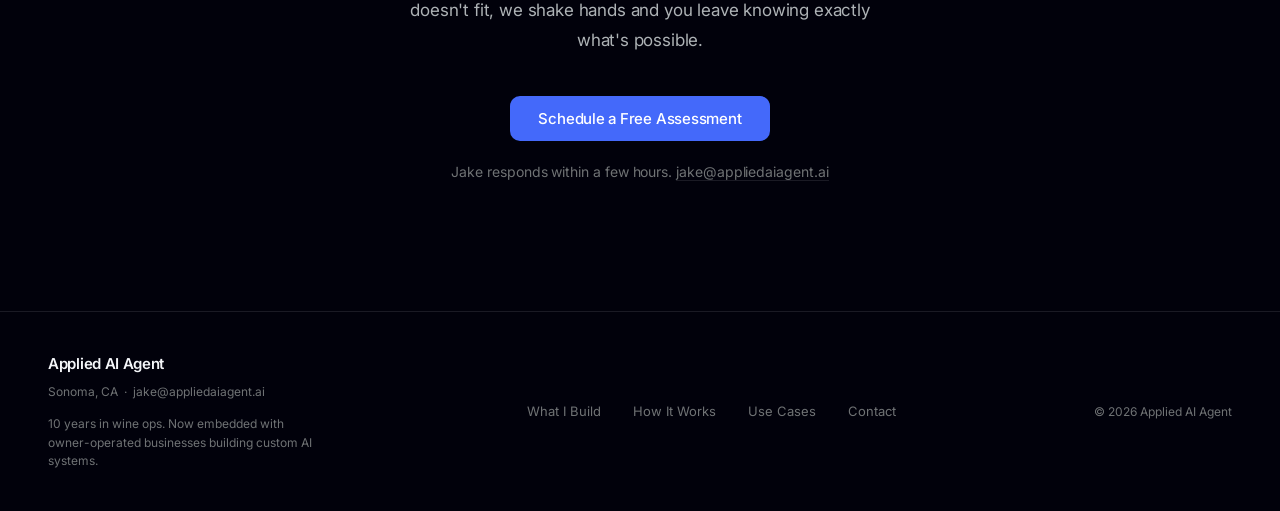
==== commit e5b6e62c: "Merge remote-tracking branch 'origin/main'" ====
--- a/02-marketing/index.html
+++ b/02-marketing/index.html
@@ -3,8 +3,8 @@
 <head>
     <meta charset="UTF-8">
     <meta name="viewport" content="width=device-width, initial-scale=1.0">
-    <title>Applied AI Agent — Custom AI systems that run your busywork</title>
-    <meta name="description" content="Most consultants leave you a slide deck. I leave you a running system. Custom AI that answers your phone, books your calendar, chases your leads, and reports back.">
+    <title>Applied AI Agent — Forward Deployment AI Engineer, Sonoma CA</title>
+    <meta name="description" content="I embed with your business, build a custom AI intelligence layer on top of your existing tools, and stay hands-on optimizing it until your business runs better.">
     <link rel="preconnect" href="https://fonts.googleapis.com">
     <link rel="preconnect" href="https://fonts.gstatic.com" crossorigin>
     <link href="https://fonts.googleapis.com/css2?family=Inter:wght@300;400;500;600;700;800&display=swap" rel="stylesheet">
@@ -32,7 +32,7 @@
     .hero {
         position: relative;
         overflow: hidden;
-        min-height: 100dvh;
+        min-height: 100vh;
         display: flex; align-items: center;
         padding: 9rem 0 6rem;
         background: var(--hero-bg);
@@ -73,7 +73,7 @@
     }
     .hero h1 {
         font-family: 'Inter', sans-serif;
-        font-size: clamp(2.375rem, 4.25vw, 3.5rem);
+        font-size: clamp(2.75rem, 5.5vw, 4.25rem);
         font-weight: 800; letter-spacing: -0.05em; line-height: 1.0;
         color: var(--text-light); text-wrap: balance;
         margin-bottom: 1.5rem;
@@ -109,8 +109,79 @@
         letter-spacing: -0.005em;
     }
 
-    /* ─── HERO DEMO (engine mount) ─── */
-    .hero-card { justify-self: end; width: 100%; max-width: 420px; }
+    /* ─── HERO CARD ─── */
+    .hero-card {
+        background: #fff;
+        border-radius: 16px;
+        overflow: hidden;
+        box-shadow:
+            0 0 0 1px oklch(13% 0.012 255 / 0.08),
+            0 24px 60px oklch(8% 0.04 275 / 0.5),
+            0 8px 20px oklch(8% 0.04 275 / 0.3);
+    }
+    .hc-bar {
+        background: var(--surface-alt);
+        border-bottom: 1px solid var(--rule);
+        padding: 0.75rem 1rem;
+        display: flex; align-items: center; gap: 0.5rem;
+    }
+    .hc-dots { display: flex; gap: 5px; margin-right: 0.25rem; }
+    .hc-dot {
+        width: 9px; height: 9px; border-radius: 50%;
+        background: var(--rule-md);
+    }
+    .hc-title { font-size: 0.7rem; font-weight: 500; color: var(--ink-soft); flex: 1; text-align: center; letter-spacing: -0.005em; }
+    .hc-status { display: flex; align-items: center; gap: 0.375rem; font-size: 0.6875rem; font-weight: 500; color: var(--sage); }
+    .hc-status-dot { width: 6px; height: 6px; border-radius: 50%; background: var(--sage); }
+    .hc-messages {
+        padding: 1rem; display: flex; flex-direction: column; gap: 0.625rem;
+        min-height: 200px;
+    }
+    .hc-msg { display: flex; flex-direction: column; max-width: 85%; }
+    .hc-msg--user { align-self: flex-end; align-items: flex-end; }
+    .hc-msg--agent { align-self: flex-start; }
+    .hc-msg--status { align-self: center; }
+    .hc-bubble {
+        padding: 0.5625rem 0.8125rem;
+        font-size: 0.8125rem; line-height: 1.5; font-weight: 400;
+    }
+    .hc-msg--user .hc-bubble {
+        background: var(--accent); color: #fff;
+        border-radius: 12px 12px 3px 12px;
+    }
+    .hc-msg--agent .hc-bubble {
+        background: var(--surface-alt); color: var(--ink);
+        border: 1px solid var(--rule);
+        border-radius: 12px 12px 12px 3px;
+    }
+    .hc-msg--status .hc-bubble {
+        background: transparent; border: none; padding: 0.25rem 0;
+        font-size: 0.7rem; color: var(--sage); font-weight: 500;
+        letter-spacing: -0.005em;
+    }
+    .hc-ts { font-size: 0.65rem; color: var(--ink-soft); margin-top: 0.2rem; }
+    .hc-input {
+        border-top: 1px solid var(--rule);
+        background: var(--surface-alt);
+        padding: 0.75rem 1rem;
+        display: flex; align-items: center; gap: 0.5rem;
+    }
+    .hc-input-field { flex: 1; font-size: 0.8125rem; color: var(--ink-soft); letter-spacing: -0.005em; }
+    .hc-send {
+        width: 28px; height: 28px; border-radius: 8px;
+        background: var(--accent); display: flex; align-items: center; justify-content: center;
+        border: none; cursor: pointer; flex-shrink: 0;
+        transition: background 0.15s;
+    }
+    .hc-send:hover { background: var(--accent-hover); }
+    .hc-send svg { width: 12px; height: 12px; fill: none; stroke: #fff; stroke-width: 2; stroke-linecap: round; stroke-linejoin: round; }
+
+    /* Staggered message animation for hero card */
+    .hero-card .hc-msg:nth-child(1) { animation: msgIn 0.4s var(--ease-expo) 0.8s both; }
+    .hero-card .hc-msg:nth-child(2) { animation: msgIn 0.4s var(--ease-expo) 1.4s both; }
+    .hero-card .hc-msg:nth-child(3) { animation: msgIn 0.4s var(--ease-expo) 2.0s both; }
+    .hero-card .hc-msg:nth-child(4) { animation: msgIn 0.4s var(--ease-expo) 2.6s both; }
+    .hero-card .hc-msg:nth-child(5) { animation: msgIn 0.4s var(--ease-expo) 3.1s both; }
 
     /* ─── FEATURE TOGGLES ─── */
     .features-section {
@@ -128,83 +199,148 @@
         letter-spacing: -0.005em;
     }
 
-    /* Three pillars + chip-driven demo */
-    .pillars {
-        display: grid; grid-template-columns: repeat(3, 1fr);
-        gap: 1.25rem; margin-bottom: 3rem;
-    }
-    .pillar {
-        background: var(--surface);
+    /* Horizontal pill tabs */
+    .features-layout { display: flex; flex-direction: column; gap: 1.5rem; }
+    .features-tabs {
+        display: flex; flex-direction: row; gap: 0.5rem;
+        flex-wrap: wrap; justify-content: center;
+    }
+    .feature-tab {
+        display: flex; align-items: center;
+        padding: 0.5rem 1.25rem;
+        border-radius: 100px;
+        border: 1px solid var(--rule-md);
+        background: var(--surface); cursor: pointer;
+        transition: background 0.15s var(--ease-quart),
+                    border-color 0.15s, color 0.15s;
+    }
+    .feature-tab:hover { background: var(--surface-alt); }
+    .feature-tab.active { background: var(--accent); border-color: var(--accent); }
+    .ft-label { display: none; }
+    .ft-name {
+        font-size: 0.875rem; font-weight: 500; letter-spacing: -0.015em;
+        color: var(--ink-mid);
+        transition: color 0.15s;
+    }
+    .feature-tab.active .ft-name { color: #fff; }
+
+    .features-preview {
+        position: relative;
+        background: #fff;
+        border-radius: 16px;
+        overflow: hidden;
+        box-shadow:
+            0 0 0 1px var(--rule),
+            0 16px 48px oklch(13% 0.012 255 / 0.08);
+        min-height: 380px;
+    }
+    .fp-bar {
+        background: var(--surface-alt);
+        border-bottom: 1px solid var(--rule);
+        padding: 0.75rem 1rem;
+        display: flex; align-items: center; gap: 0.5rem;
+    }
+    .fp-dots { display: flex; gap: 5px; margin-right: 0.25rem; }
+    .fp-dot { width: 9px; height: 9px; border-radius: 50%; background: var(--rule-md); }
+    .fp-title-wrap { flex: 1; text-align: center; }
+    .fp-title { font-size: 0.7rem; font-weight: 500; color: var(--ink-soft); letter-spacing: -0.005em; }
+    .fp-live { display: flex; align-items: center; gap: 0.3rem; font-size: 0.65rem; font-weight: 500; color: var(--sage); }
+    .fp-live-dot { width: 5px; height: 5px; border-radius: 50%; background: var(--sage); }
+
+    .fp-panels { position: relative; }
+    .fp-panel {
+        opacity: 0; pointer-events: none;
+        position: absolute; inset: 0;
+        padding: 1.25rem 1rem;
+        display: flex; flex-direction: column; gap: 0.625rem;
+        transition: opacity 0.25s var(--ease-expo);
+    }
+    .fp-panel.active {
+        opacity: 1; pointer-events: all;
+        position: relative;
+    }
+
+    /* Messages inside panels */
+    .fp-msg { display: flex; flex-direction: column; max-width: 85%; opacity: 0; }
+    .fp-msg--user { align-self: flex-end; align-items: flex-end; }
+    .fp-msg--agent { align-self: flex-start; }
+    .fp-msg--status { align-self: center; max-width: 100%; }
+
+    .fp-bubble {
+        padding: 0.5625rem 0.8125rem;
+        font-size: 0.8125rem; line-height: 1.5; font-weight: 400;
+    }
+    .fp-msg--user .fp-bubble {
+        background: var(--accent); color: #fff;
+        border-radius: 12px 12px 3px 12px;
+    }
+    .fp-msg--agent .fp-bubble {
+        background: var(--surface-alt); color: var(--ink);
         border: 1px solid var(--rule);
-        border-radius: 14px;
-        padding: 1.75rem;
-        transition: box-shadow 0.2s var(--ease-quart), transform 0.2s var(--ease-quart);
-    }
-    .pillar:hover {
-        box-shadow: 0 8px 32px oklch(13% 0.012 255 / 0.08);
-        transform: translateY(-2px);
-    }
-    .pillar h3 {
-        font-size: 1.125rem; font-weight: 700; letter-spacing: -0.03em;
-        color: var(--ink); margin-bottom: 0.5rem;
-    }
-    .pillar p {
-        font-size: 0.875rem; color: var(--ink-soft); line-height: 1.65;
-        letter-spacing: -0.005em; margin-bottom: 1.25rem;
-    }
-    .pillar .demo-chips { justify-content: flex-start; gap: 0.375rem; }
-    .pillar .demo-chip { min-height: 36px; padding: 0.25rem 0.875rem; font-size: 0.8125rem; }
-
-    .features-demo-wrap {
-        display: flex; justify-content: center;
-    }
-
-    /* ─── THE DIFFERENCE ─── */
+        border-radius: 12px 12px 12px 3px;
+    }
+    .fp-msg--status .fp-bubble {
+        background: transparent; border: none;
+        padding: 0.25rem 0.5rem;
+        font-size: 0.7rem; color: var(--sage); font-weight: 500;
+        letter-spacing: -0.005em; text-align: center;
+    }
+    .fp-ts { font-size: 0.65rem; color: var(--ink-soft); margin-top: 0.2rem; }
+
+    /* Stagger animation when panel becomes active */
+    .fp-panel.active .fp-msg:nth-child(1) { animation: msgIn 0.35s var(--ease-expo) 0.05s both; }
+    .fp-panel.active .fp-msg:nth-child(2) { animation: msgIn 0.35s var(--ease-expo) 0.45s both; }
+    .fp-panel.active .fp-msg:nth-child(3) { animation: msgIn 0.35s var(--ease-expo) 0.85s both; }
+    .fp-panel.active .fp-msg:nth-child(4) { animation: msgIn 0.35s var(--ease-expo) 1.25s both; }
+    .fp-panel.active .fp-msg:nth-child(5) { animation: msgIn 0.35s var(--ease-expo) 1.65s both; }
+
+    .fp-input {
+        border-top: 1px solid var(--rule);
+        background: var(--surface-alt);
+        padding: 0.75rem 1rem;
+        display: flex; align-items: center; gap: 0.5rem;
+        position: absolute; bottom: 0; left: 0; right: 0;
+    }
+    .fp-input-field { flex: 1; font-size: 0.8rem; color: var(--ink-soft); letter-spacing: -0.005em; }
+    .fp-send {
+        width: 26px; height: 26px; border-radius: 7px;
+        background: var(--accent); display: flex; align-items: center; justify-content: center;
+        border: none; flex-shrink: 0;
+    }
+    .fp-send svg { width: 11px; height: 11px; fill: none; stroke: #fff; stroke-width: 2; stroke-linecap: round; stroke-linejoin: round; }
+
+    .features-desc {
+        margin-top: 2.5rem;
+        padding: 1.5rem;
+        background: var(--surface-alt);
+        border-radius: 12px;
+    }
+    .features-desc p {
+        font-size: 0.9375rem; color: var(--ink-mid); line-height: 1.7; letter-spacing: -0.005em;
+    }
+    .features-desc strong { color: var(--ink); font-weight: 600; }
+
+    /* ─── POSITIONING ─── */
     .positioning-section {
         background: var(--dark);
-        padding: 6.5rem 0;
+        padding: 5.5rem 0;
         border-top: 1px solid var(--rule-dark);
     }
-    .pos-head { max-width: 560px; margin-bottom: 3.5rem; }
-    .pos-head h2 {
-        font-size: clamp(1.875rem, 3.25vw, 2.5rem);
-        color: var(--text-light); letter-spacing: -0.045em; line-height: 1.1;
-        margin-bottom: 0.875rem;
-    }
-    .pos-head h2 span { color: oklch(75% 0.18 270); }
-    .pos-head p {
-        font-size: 1rem; color: var(--text-light-mid); line-height: 1.75;
-        letter-spacing: -0.005em;
-    }
-    .diff-cols {
-        display: grid; grid-template-columns: 1fr 1fr; gap: 1.25rem;
-    }
-    .diff-col {
-        border: 1px solid var(--rule-dark);
-        border-radius: 14px;
-        padding: 2rem;
-    }
-    .diff-col--them { background: oklch(97% 0.004 240 / 0.03); }
-    .diff-col--me {
-        background: oklch(13% 0.07 272 / 0.5);
-        border-color: oklch(58% 0.22 268 / 0.35);
-    }
-    .diff-label {
-        font-size: 0.6875rem; font-weight: 600; letter-spacing: 0.07em;
-        text-transform: uppercase; margin-bottom: 1.25rem; display: block;
-    }
-    .diff-col--them .diff-label { color: var(--text-light-soft); }
-    .diff-col--me .diff-label { color: oklch(75% 0.18 270); }
-    .diff-col ul { list-style: none; display: flex; flex-direction: column; gap: 0.875rem; }
-    .diff-col li {
-        font-size: 0.9375rem; line-height: 1.6; letter-spacing: -0.005em;
-        display: flex; gap: 0.75rem; align-items: baseline;
-    }
-    .diff-col--them li { color: var(--text-light-soft); }
-    .diff-col--them li::before { content: '—'; flex-shrink: 0; }
-    .diff-col--me li { color: var(--text-light-mid); }
-    .diff-col--me li::before { content: '✓'; color: var(--sage); font-weight: 700; flex-shrink: 0; }
-    .diff-col--me li strong { color: var(--text-light); font-weight: 600; }
+    .pos-inner {
+        display: grid; grid-template-columns: 1fr 1fr;
+        gap: 5rem; align-items: center;
+    }
+    .pos-left h2 {
+        font-size: clamp(1.75rem, 3vw, 2.25rem);
+        color: var(--text-light); letter-spacing: -0.04em; line-height: 1.15;
+    }
+    .pos-left h2 span { color: oklch(75% 0.18 270); }
+    .pos-right p {
+        font-size: 1rem; font-weight: 400; color: var(--text-light-mid);
+        line-height: 1.8; letter-spacing: -0.005em; margin-bottom: 1.25rem;
+    }
+    .pos-right p:last-child { margin-bottom: 0; }
+    .pos-right strong { color: var(--text-light); font-weight: 600; }
 
     /* ─── PROCESS ─── */
     .process-section {
@@ -280,10 +416,10 @@
     /* ─── RESPONSIVE ─── */
     @media (max-width: 1024px) {
         .hero-inner { grid-template-columns: 1fr; gap: 3rem; }
-        .hero-card { justify-self: start; }
-        .pillars { grid-template-columns: 1fr; }
-        .diff-cols { grid-template-columns: 1fr; }
+        .hero-card { max-width: 480px; }
+        .pos-inner { grid-template-columns: 1fr; gap: 2.5rem; }
         .process-steps { grid-template-columns: 1fr 1fr; }
+        .features-tabs { justify-content: flex-start; }
     }
     @media (max-width: 768px) {
         .hero { padding: 7rem 0 4rem; min-height: auto; }
@@ -293,10 +429,16 @@
         .hero-divider { flex-direction: column; gap: 1rem; }
         .process-steps { grid-template-columns: 1fr; }
         .features-section, .process-section, .positioning-section, .final-cta { padding: 5rem 0; }
+        .final-cta { padding: 5rem 0; }
+        .pos-inner { gap: 2rem; }
     }
     @media (max-width: 480px) {
         .hero h1 { font-size: clamp(2rem, 8vw, 2.5rem); letter-spacing: -0.04em; }
-        .hero-card { max-width: 100%; }
+        .features-preview { min-height: 320px; }
+    }
+
+    @media (prefers-reduced-motion: reduce) {
+        .hc-msg, .fp-msg { opacity: 1 !important; animation: none !important; }
     }
     </style>
 </head>
@@ -395,10 +537,10 @@
             <div>
                 <div class="hero-badge">
                     <span class="badge-dot"></span>
-                    Custom AI Systems · Sonoma, CA
-                </div>
-                <h1>Most consultants leave a slide deck.<br><span>I leave a running system.</span></h1>
-                <p class="hero-sub">Custom AI that answers your phone, books your calendar, chases your leads, and reports back — built by one person who sticks around until it works.</p>
+                    Forward Deployment AI Engineer · Sonoma, CA
+                </div>
+                <h1>I build custom AI systems.<br><span>Then I stay embedded.</span></h1>
+                <p class="hero-sub">I embed with your team, wire an intelligence layer on top of your existing tools, and stay hands-on optimizing it until your operation actually runs better.</p>
                 <div class="hero-actions">
                     <button onclick="openModal()" class="btn-primary">Schedule a Free Assessment</button>
                     <span class="hero-note">15 min · you see it running before you pay</span>
@@ -419,8 +561,44 @@
                 </div>
             </div>
 
-            <!-- Right: live demo feed (demo-engine.js) -->
-            <div class="hero-card" id="hero-demo" aria-label="Live demo: an AI agent handling an after-hours booking"></div>
+            <!-- Right: Live agent card -->
+            <div class="hero-card">
+                <div class="hc-bar">
+                    <div class="hc-dots">
+                        <div class="hc-dot"></div>
+                        <div class="hc-dot"></div>
+                        <div class="hc-dot"></div>
+                    </div>
+                    <span class="hc-title">Booking Agent</span>
+                    <div class="hc-status">
+                        <span class="hc-status-dot"></span>
+                        Active
+                    </div>
+                </div>
+                <div class="hc-messages">
+                    <div class="hc-msg hc-msg--status">
+                        <div class="hc-bubble">10:47 PM · Incoming inquiry</div>
+                    </div>
+                    <div class="hc-msg hc-msg--user">
+                        <div class="hc-bubble">Do you have tours Saturday for 8 people?</div>
+                    </div>
+                    <div class="hc-msg hc-msg--agent">
+                        <div class="hc-bubble">Yes — 10am and 2pm, up to 10 guests. Includes guide and private tasting. Which works?</div>
+                    </div>
+                    <div class="hc-msg hc-msg--user">
+                        <div class="hc-bubble">2pm perfect!</div>
+                    </div>
+                    <div class="hc-msg hc-msg--status">
+                        <div class="hc-bubble">Confirmed · Calendar invite sent · 10:49 PM</div>
+                    </div>
+                </div>
+                <div class="hc-input">
+                    <span class="hc-input-field">Ask your agent anything...</span>
+                    <button class="hc-send" aria-label="Send">
+                        <svg viewBox="0 0 24 24"><line x1="22" y1="2" x2="11" y2="13"/><polygon points="22 2 15 22 11 13 2 9 22 2"/></svg>
+                    </button>
+                </div>
+            </div>
 
         </div>
     </div>
@@ -430,42 +608,132 @@
 <section class="features-section" id="features">
     <div class="container">
         <div class="features-head fade">
-            <h2>Three jobs. One system.</h2>
-            <p>Every business I work with needs some mix of these. Pick your industry and watch what the system does with your busywork.</p>
+            <h2>See it in action</h2>
+            <p>Pick an industry and watch a real automation play out. Every one of these runs 24/7 without anyone on your team touching it.</p>
         </div>
 
-        <div class="pillars">
-            <div class="pillar fade">
-                <h3>Answer &amp; book</h3>
-                <p>Inquiries answered in seconds, any hour. Availability checked, bookings confirmed, reminders sent — without anyone picking up a phone.</p>
-                <div class="demo-chips">
-                    <button class="demo-chip active" data-script="tour-operators">Tour Operators</button>
-                    <button class="demo-chip" data-script="salons">Salons &amp; Spas</button>
-                    <button class="demo-chip" data-script="hospitality">Hospitality</button>
-                </div>
-            </div>
-            <div class="pillar fade">
-                <h3>Follow up &amp; close</h3>
-                <p>Every lead gets an instant, personal response and a follow-up sequence that runs until they book — so nothing goes cold over a weekend.</p>
-                <div class="demo-chips">
-                    <button class="demo-chip" data-script="real-estate">Real Estate</button>
-                    <button class="demo-chip" data-script="hvac">HVAC</button>
-                    <button class="demo-chip" data-script="auto-repair">Auto Repair</button>
-                    <button class="demo-chip" data-script="landscaping">Landscaping</button>
-                </div>
-            </div>
-            <div class="pillar fade">
-                <h3>Run the back office</h3>
-                <p>Status questions answered, documents chased, new clients onboarded, and a weekly briefing in your inbox — while your team stays focused.</p>
-                <div class="demo-chips">
-                    <button class="demo-chip" data-script="accounting">Accounting</button>
-                    <button class="demo-chip" data-script="coaching">Coaching</button>
-                </div>
-            </div>
-        </div>
-
-        <div class="features-demo-wrap fade">
-            <div id="features-demo" aria-label="Live demo of the selected industry's automation"></div>
+        <div class="features-layout">
+            <!-- Tabs -->
+            <div class="features-tabs">
+                <button class="feature-tab active" data-panel="tour" onclick="switchPanel('tour', this)">
+                    <span class="ft-label">Hospitality</span>
+                    <span class="ft-name">Tour Operators</span>
+                </button>
+                <button class="feature-tab" data-panel="winery" onclick="switchPanel('winery', this)">
+                    <span class="ft-label">Wine Country</span>
+                    <span class="ft-name">Wineries</span>
+                </button>
+                <button class="feature-tab" data-panel="hvac" onclick="switchPanel('hvac', this)">
+                    <span class="ft-label">Trades</span>
+                    <span class="ft-name">Home Services</span>
+                </button>
+                <button class="feature-tab" data-panel="realestate" onclick="switchPanel('realestate', this)">
+                    <span class="ft-label">Property</span>
+                    <span class="ft-name">Real Estate</span>
+                </button>
+            </div>
+
+            <!-- Preview window -->
+            <div>
+                <div class="features-preview">
+                    <div class="fp-bar">
+                        <div class="fp-dots">
+                            <div class="fp-dot"></div>
+                            <div class="fp-dot"></div>
+                            <div class="fp-dot"></div>
+                        </div>
+                        <div class="fp-title-wrap">
+                            <span class="fp-title" id="fp-title">Booking Agent</span>
+                        </div>
+                        <div class="fp-live">
+                            <span class="fp-live-dot"></span>
+                            Active
+                        </div>
+                    </div>
+
+                    <div class="fp-panels" style="min-height:300px; padding-bottom:3.5rem;">
+
+                        <!-- Tour panel -->
+                        <div class="fp-panel active" id="panel-tour">
+                            <div class="fp-msg fp-msg--status">
+                                <div class="fp-bubble">10:47 PM · Inquiry received</div>
+                            </div>
+                            <div class="fp-msg fp-msg--user">
+                                <div class="fp-bubble">Do you have tours Saturday for 8 people?</div>
+                            </div>
+                            <div class="fp-msg fp-msg--agent">
+                                <div class="fp-bubble">Yes — 10am and 2pm, both available for up to 10. Includes guide and private tasting. Which works?</div>
+                            </div>
+                            <div class="fp-msg fp-msg--user">
+                                <div class="fp-bubble">2pm is perfect!</div>
+                            </div>
+                            <div class="fp-msg fp-msg--status">
+                                <div class="fp-bubble">Booking confirmed · Calendar invite sent · 10:49 PM</div>
+                            </div>
+                        </div>
+
+                        <!-- Winery panel -->
+                        <div class="fp-panel" id="panel-winery">
+                            <div class="fp-msg fp-msg--status">
+                                <div class="fp-bubble">Saturday 5:00 PM · 47 visitors · Tasting room closes</div>
+                            </div>
+                            <div class="fp-msg fp-msg--agent">
+                                <div class="fp-bubble">Hi Sarah — thanks for visiting us yesterday. The Pinot you loved is available to ship, and if you join the club this week your first shipment is on us.</div>
+                            </div>
+                            <div class="fp-msg fp-msg--status">
+                                <div class="fp-bubble">Sunday 8:12 PM · Opened · Wine club link clicked</div>
+                            </div>
+                            <div class="fp-msg fp-msg--status">
+                                <div class="fp-bubble">47 sent · 31 opened · 9 club signups · 0 sent by you</div>
+                            </div>
+                        </div>
+
+                        <!-- HVAC panel -->
+                        <div class="fp-panel" id="panel-hvac">
+                            <div class="fp-msg fp-msg--status">
+                                <div class="fp-bubble">11:04 PM · Incoming call · 742 Oak Lane</div>
+                            </div>
+                            <div class="fp-msg fp-msg--agent">
+                                <div class="fp-bubble">Hi, I'm with the service team. Can you describe what's happening?</div>
+                            </div>
+                            <div class="fp-msg fp-msg--user">
+                                <div class="fp-bubble">AC is totally out upstairs. It's 88 degrees in here.</div>
+                            </div>
+                            <div class="fp-msg fp-msg--status">
+                                <div class="fp-bubble">Dispatcher notified · Full context attached · 4 min response</div>
+                            </div>
+                        </div>
+
+                        <!-- Real estate panel -->
+                        <div class="fp-panel" id="panel-realestate">
+                            <div class="fp-msg fp-msg--status">
+                                <div class="fp-bubble">Sunday 9:47 PM · New form: "3BR under $800k, Sonoma"</div>
+                            </div>
+                            <div class="fp-msg fp-msg--agent">
+                                <div class="fp-bubble">Hi! Quick question — are you looking to buy in the next 30 days or still exploring?</div>
+                            </div>
+                            <div class="fp-msg fp-msg--user">
+                                <div class="fp-bubble">Actively looking. Pre-approved at $750k.</div>
+                            </div>
+                            <div class="fp-msg fp-msg--status">
+                                <div class="fp-bubble">Qualified · Agent briefed · Monday 8:00 AM meeting booked</div>
+                            </div>
+                        </div>
+
+                    </div>
+
+                    <div class="fp-input">
+                        <span class="fp-input-field">Ask your agent anything...</span>
+                        <div class="fp-send">
+                            <svg viewBox="0 0 24 24"><line x1="22" y1="2" x2="11" y2="13"/><polygon points="22 2 15 22 11 13 2 9 22 2"/></svg>
+                        </div>
+                    </div>
+                </div>
+
+                <div class="features-desc fade">
+                    <p id="features-desc-text"><strong>Tour Operators:</strong> Inquiries handled 24/7 — qualified, confirmed, calendar invite sent. Your team sees the booking, not the back-and-forth.</p>
+                </div>
+            </div>
         </div>
     </div>
 </section>
@@ -473,30 +741,13 @@
 <!-- ══════════════════════════════ POSITIONING ══════════════════════════════ -->
 <section class="positioning-section">
     <div class="container">
-        <div class="pos-head fade">
-            <h2>You've been pitched AI before.<br><span>Here's what's different.</span></h2>
-            <p>Service businesses get two flavors of AI pitch: a consultant with a strategy deck, or a platform with a login and a help center. I'm the third option.</p>
-        </div>
-        <div class="diff-cols">
-            <div class="diff-col diff-col--them fade">
-                <span class="diff-label">What you usually get</span>
-                <ul>
-                    <li>A 40-page strategy deck and an invoice</li>
-                    <li>A platform login and a "knowledge base"</li>
-                    <li>Software your team has to learn around</li>
-                    <li>A handoff the day it launches</li>
-                    <li>A support ticket queue when it breaks</li>
-                </ul>
-            </div>
-            <div class="diff-col diff-col--me fade">
-                <span class="diff-label">What I leave you with</span>
-                <ul>
-                    <li><strong>A running system</strong> — answering, booking, and following up on day one</li>
-                    <li><strong>Built around your tools</strong> — your calendar, your inbox, your CRM</li>
-                    <li><strong>Me, in the trenches</strong> — hands-on through launch and the weeks after</li>
-                    <li><strong>You own it</strong> — the system is yours, not a subscription hostage</li>
-                    <li><strong>My cell number</strong> — when something needs attention, you text me</li>
-                </ul>
+        <div class="pos-inner">
+            <div class="pos-left fade">
+                <h2>Not a consultant.<br>Not a platform.<br><span>An embedded partner.</span></h2>
+            </div>
+            <div class="pos-right fade">
+                <p>Unlike consultants who hand off reports, or vendors who sell platforms, <strong>I embed directly with your business.</strong> I build custom AI systems tailored to your workflows, implement them hands-on with your team, and stay involved in ongoing optimization.</p>
+                <p><strong>You own the system. I stay accountable for outcomes.</strong></p>
             </div>
         </div>
     </div>
@@ -506,29 +757,29 @@
 <section class="process-section" id="process">
     <div class="container">
         <div class="process-head fade">
-            <h2>How it works</h2>
-            <p>No discovery phases, no statements of work. Four steps, and the first one costs you fifteen minutes.</p>
+            <h2>The engagement model</h2>
+            <p>This is not a SaaS subscription. It's an embedded engineering partnership — from assessment through ongoing optimization.</p>
         </div>
         <div class="process-steps fade">
             <div class="process-step">
                 <span class="ps-phase">Step 1</span>
-                <p class="ps-title">I learn your business</p>
-                <p class="ps-desc">A 15-minute call and a look at how work actually flows. I tell you exactly what I'd build. No pitch.</p>
+                <p class="ps-title">Assessment</p>
+                <p class="ps-desc">Free 15 min. I learn your workflows and identify the highest-impact opportunity. No pitch.</p>
             </div>
             <div class="process-step">
                 <span class="ps-phase">Step 2</span>
-                <p class="ps-title">I build the system</p>
-                <p class="ps-desc">1–2 weeks. Custom, connected to the tools you already use. You see it running before you pay.</p>
+                <p class="ps-title">Design &amp; Build</p>
+                <p class="ps-desc">1–2 weeks. Custom system connected to your existing tools. You see it working before you pay.</p>
             </div>
             <div class="process-step">
                 <span class="ps-phase">Step 3</span>
-                <p class="ps-title">I run it with you</p>
-                <p class="ps-desc">I'm in the trenches for the first weeks — watching it work, fixing rough edges, not gone at launch.</p>
+                <p class="ps-title">Deploy &amp; Embed</p>
+                <p class="ps-desc">Launch week. I'm hands-on with your team, troubleshoot live, get it production-ready.</p>
             </div>
             <div class="process-step">
                 <span class="ps-phase">Ongoing</span>
-                <p class="ps-title">It keeps getting better</p>
-                <p class="ps-desc">I watch it, tune it, and add what you need next. When something needs attention, you text me.</p>
+                <p class="ps-title">Optimization</p>
+                <p class="ps-desc">Monthly reviews, new requests, process improvements. I stay involved — not a hand-off.</p>
             </div>
         </div>
     </div>
@@ -563,22 +814,56 @@
 </footer>
 
 <script src="main.js"></script>
-<script src="demo-engine.js"></script>
 <script>
-// Hero: tour-operator script playing on load
-createDemoFeed(document.getElementById('hero-demo'), 'tour-operators');
-
-// Features: shared feed driven by industry chips across all three pillars
-const featuresFeed = createDemoFeed(document.getElementById('features-demo'), 'tour-operators', { flat: true });
-document.querySelectorAll('.pillar .demo-chips').forEach(group => {
-    group.querySelectorAll('.demo-chip').forEach(chip => {
-        chip.addEventListener('click', () => {
-            document.querySelectorAll('.pillar .demo-chip').forEach(c => c.classList.remove('active'));
-            chip.classList.add('active');
-            featuresFeed.play(chip.dataset.script);
+// ── FEATURE PANEL SWITCHER ──
+const panelDescriptions = {
+    tour: '<strong>Tour Operators:</strong> Inquiries handled 24/7 — qualified, confirmed, calendar invite sent. Your team sees the booking, not the back-and-forth.',
+    winery: '<strong>Wineries:</strong> 47 visitors Saturday. Personalized follow-ups sent Sunday evening. Wine club pitches in your voice, for every single visitor. You were home by 6.',
+    hvac: '<strong>Home Services:</strong> 11pm call, no AC. Agent answers, collects details, routes dispatcher with full context. Zero missed calls. Response time: 4 minutes.',
+    realestate: '<strong>Real Estate:</strong> Form submitted Sunday 9pm. Agent responds in 2 minutes, qualifies the lead, briefs your agent by Monday 8am. They don\'t go elsewhere.'
+};
+
+const panelTitles = {
+    tour: 'Booking Agent',
+    winery: 'Follow-Up Agent',
+    hvac: 'Call Routing Agent',
+    realestate: 'Lead Nurture Agent'
+};
+
+function switchPanel(id, tabEl) {
+    // Update tabs
+    document.querySelectorAll('.feature-tab').forEach(t => t.classList.remove('active'));
+    tabEl.classList.add('active');
+
+    // Update panels — remove active, then set new active (triggers CSS animation)
+    document.querySelectorAll('.fp-panel').forEach(p => {
+        p.classList.remove('active');
+        // Reset msg opacity so animation replays
+        p.querySelectorAll('.fp-msg').forEach(m => {
+            m.style.animation = 'none';
+            m.style.opacity = '0';
         });
     });
-});
+
+    const panel = document.getElementById('panel-' + id);
+    if (panel) {
+        // Brief delay so removing 'active' is processed before re-adding
+        requestAnimationFrame(() => {
+            requestAnimationFrame(() => {
+                // Re-enable animation
+                panel.querySelectorAll('.fp-msg').forEach(m => {
+                    m.style.animation = '';
+                    m.style.opacity = '';
+                });
+                panel.classList.add('active');
+            });
+        });
+    }
+
+    // Update title and description
+    document.getElementById('fp-title').textContent = panelTitles[id] || 'Agent';
+    document.getElementById('features-desc-text').innerHTML = panelDescriptions[id] || '';
+}
 </script>
 </body>
 </html>
--- a/02-marketing/style.css
+++ b/02-marketing/style.css
@@ -12,10 +12,10 @@
   --dark:             oklch(8% 0.04 275);
   --dark-mid:         oklch(13% 0.07 272);
 
-  /* Surfaces — warm paper, wine-country light */
-  --surface:          oklch(98.5% 0.004 85);
-  --surface-alt:      oklch(96.5% 0.006 85);
-  --surface-warm:     oklch(95.5% 0.008 85);
+  /* Surfaces */
+  --surface:          oklch(99.5% 0 0);
+  --surface-alt:      oklch(97% 0.003 240);
+  --surface-warm:     oklch(96% 0.005 240);
 
   /* Text on light */
   --ink:              oklch(13% 0.012 255);
@@ -379,132 +379,6 @@
 }
 
 /* ─────────────────────────────────────────
-   DEMO ENGINE — live operations feed
-   One renderer, nine scripts (demo-engine.js)
-───────────────────────────────────────── */
-.demo-feed {
-  background: #fff;
-  border-radius: 16px;
-  overflow: hidden;
-  width: 100%;
-  max-width: 420px;
-  box-shadow:
-    0 0 0 1px oklch(13% 0.012 255 / 0.08),
-    0 24px 60px oklch(8% 0.04 275 / 0.45),
-    0 8px 20px oklch(8% 0.04 275 / 0.25);
-  font-variant-numeric: tabular-nums;
-}
-.demo-feed--flat {
-  box-shadow: 0 0 0 1px var(--rule), 0 16px 48px oklch(13% 0.012 255 / 0.08);
-}
-.df-header {
-  background: var(--surface-alt);
-  border-bottom: 1px solid var(--rule);
-  padding: 0.75rem 1rem;
-  display: flex; align-items: center; gap: 0.625rem;
-}
-.df-live-dot {
-  width: 7px; height: 7px; border-radius: 50%;
-  background: var(--sage); flex-shrink: 0;
-  animation: dfPulse 2s ease-in-out infinite;
-}
-@keyframes dfPulse {
-  0%, 100% { box-shadow: 0 0 0 0 oklch(60% 0.052 158 / 0.5); }
-  50%      { box-shadow: 0 0 0 5px oklch(60% 0.052 158 / 0); }
-}
-.df-agent {
-  flex: 1;
-  font-size: 0.75rem; font-weight: 600; letter-spacing: -0.01em;
-  color: var(--ink-mid);
-}
-.df-agent span { color: var(--ink-soft); font-weight: 400; }
-.df-live-label {
-  font-size: 0.625rem; font-weight: 700; letter-spacing: 0.1em;
-  color: var(--sage);
-}
-.df-events {
-  padding: 1rem;
-  display: flex; flex-direction: column; gap: 0.5rem;
-  min-height: 240px;
-}
-.df-event {
-  display: flex; gap: 0.75rem; align-items: flex-start;
-  opacity: 0; transform: translateY(8px);
-  transition: opacity 0.35s var(--ease-expo), transform 0.35s var(--ease-expo);
-}
-.df-event.on { opacity: 1; transform: none; }
-.df-time {
-  font-size: 0.6875rem; color: var(--ink-soft);
-  flex-shrink: 0; width: 4.25rem; padding-top: 0.125rem;
-  letter-spacing: -0.005em;
-}
-.df-body { flex: 1; min-width: 0; }
-.df-event--inbound .df-body {
-  background: var(--surface-alt);
-  border: 1px solid var(--rule);
-  border-radius: 10px 10px 10px 3px;
-  padding: 0.5rem 0.75rem;
-}
-.df-who {
-  font-size: 0.6875rem; font-weight: 600; color: var(--ink-mid);
-  margin-bottom: 0.125rem;
-}
-.df-text {
-  font-size: 0.8125rem; line-height: 1.5; color: var(--ink);
-  letter-spacing: -0.005em;
-}
-.df-event--action .df-text { color: var(--ink-mid); }
-.df-event--action .df-text::before {
-  content: '✓'; color: var(--sage); font-weight: 700;
-  margin-right: 0.45rem;
-}
-.df-event--result .df-body {
-  border-left: 3px solid var(--accent);
-  padding-left: 0.625rem;
-}
-.df-event--result .df-text { font-weight: 600; color: var(--ink); }
-.df-event--result.on { animation: dfPop 0.4s var(--ease-expo); }
-@keyframes dfPop {
-  0%   { transform: translateY(8px) scale(0.98); }
-  60%  { transform: translateY(0) scale(1.012); }
-  100% { transform: none; }
-}
-.df-punchline {
-  border-top: 1px solid var(--rule);
-  background: var(--surface-alt);
-  padding: 0.75rem 1rem;
-  font-size: 0.8125rem; font-weight: 600; font-style: italic;
-  color: var(--ink-mid); letter-spacing: -0.01em;
-  opacity: 0; transition: opacity 0.5s var(--ease-expo);
-  min-height: 2.75rem;
-}
-.df-punchline.on { opacity: 1; }
-
-/* Vertical chips that drive the feed */
-.demo-chips {
-  display: flex; flex-wrap: wrap; gap: 0.5rem; justify-content: center;
-}
-.demo-chip {
-  display: inline-flex; align-items: center;
-  min-height: 44px;
-  padding: 0.5rem 1.125rem;
-  border-radius: 100px;
-  border: 1px solid var(--rule-md);
-  background: var(--surface);
-  font-family: 'Inter', sans-serif;
-  font-size: 0.875rem; font-weight: 500; letter-spacing: -0.015em;
-  color: var(--ink-mid); cursor: pointer;
-  transition: background 0.15s var(--ease-quart), border-color 0.15s, color 0.15s;
-}
-.demo-chip:hover { background: var(--surface-alt); }
-.demo-chip.active { background: var(--accent); border-color: var(--accent); color: #fff; }
-
-@media (prefers-reduced-motion: reduce) {
-  .df-event, .df-punchline { opacity: 1 !important; transform: none !important; animation: none !important; transition: none !important; }
-  .df-live-dot { animation: none; }
-}
-
-/* ─────────────────────────────────────────
    REDUCED MOTION
 ───────────────────────────────────────── */
 @media (prefers-reduced-motion: reduce) {
